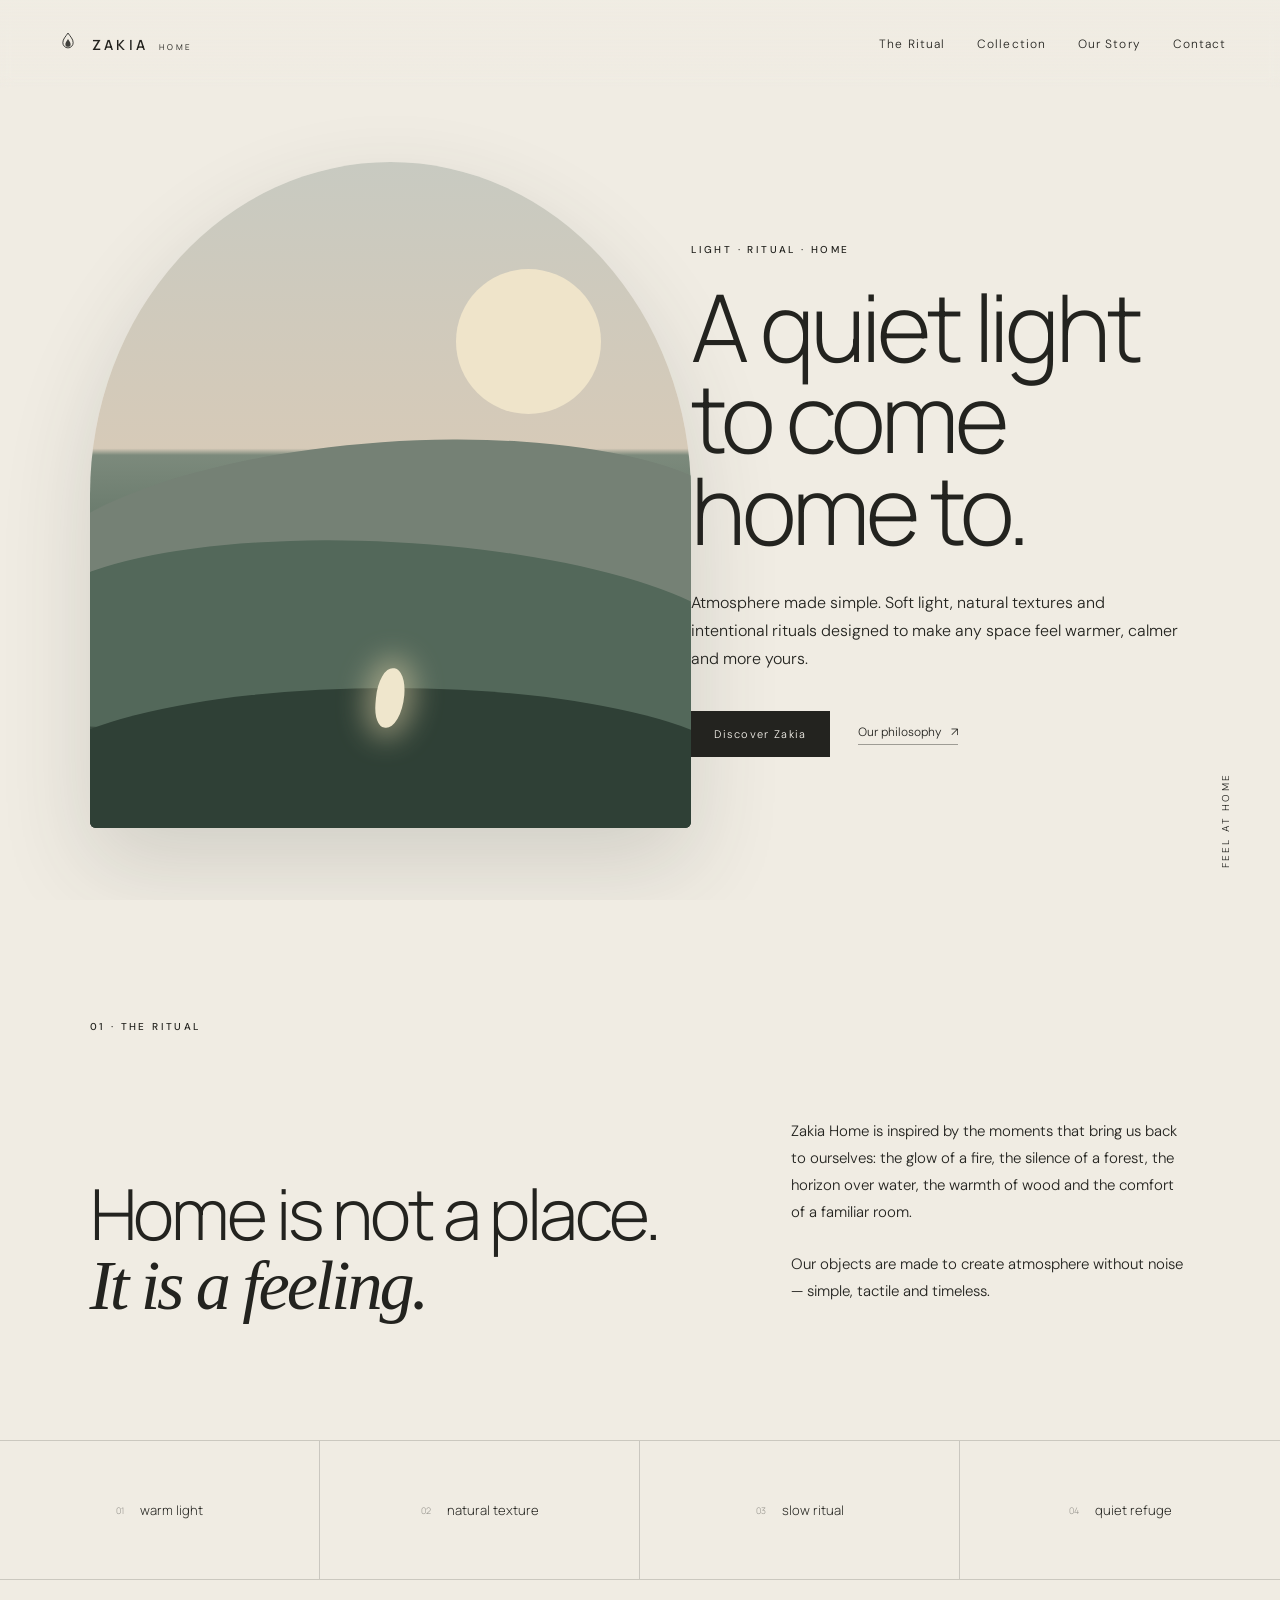
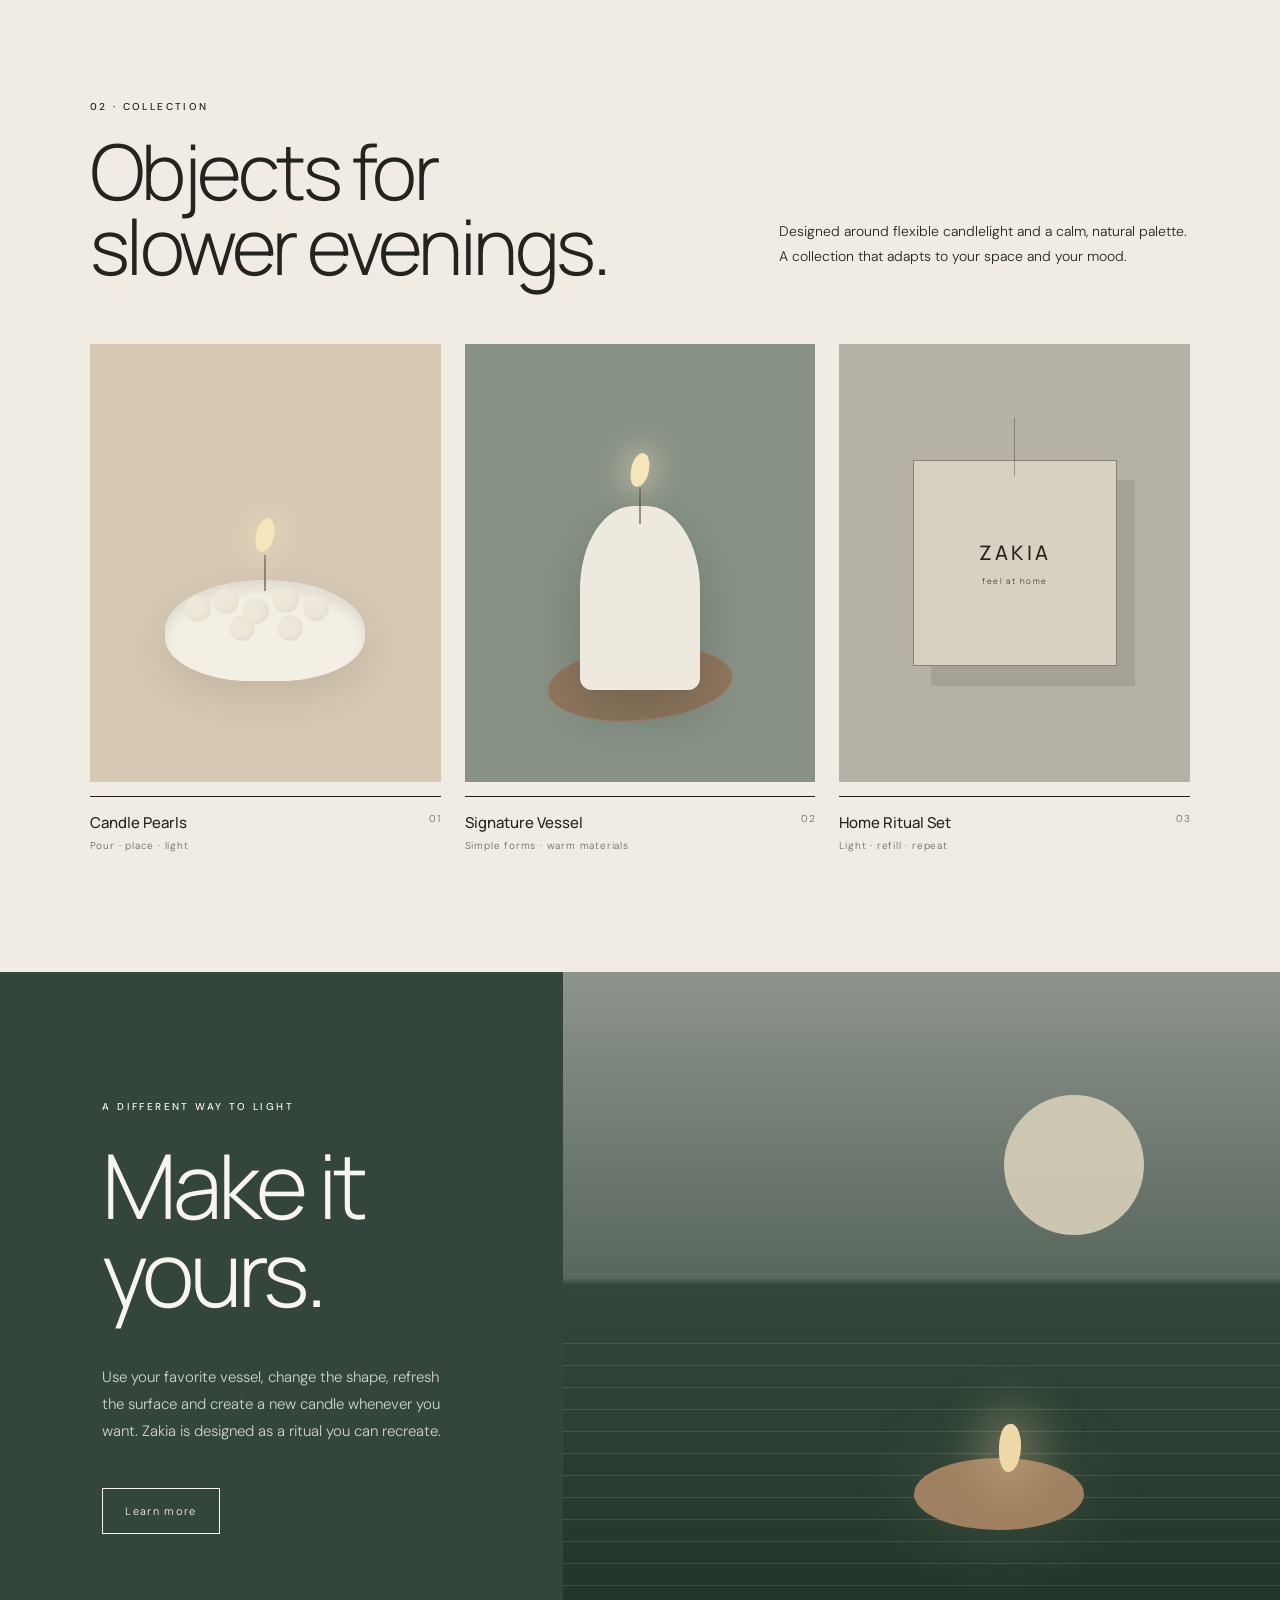
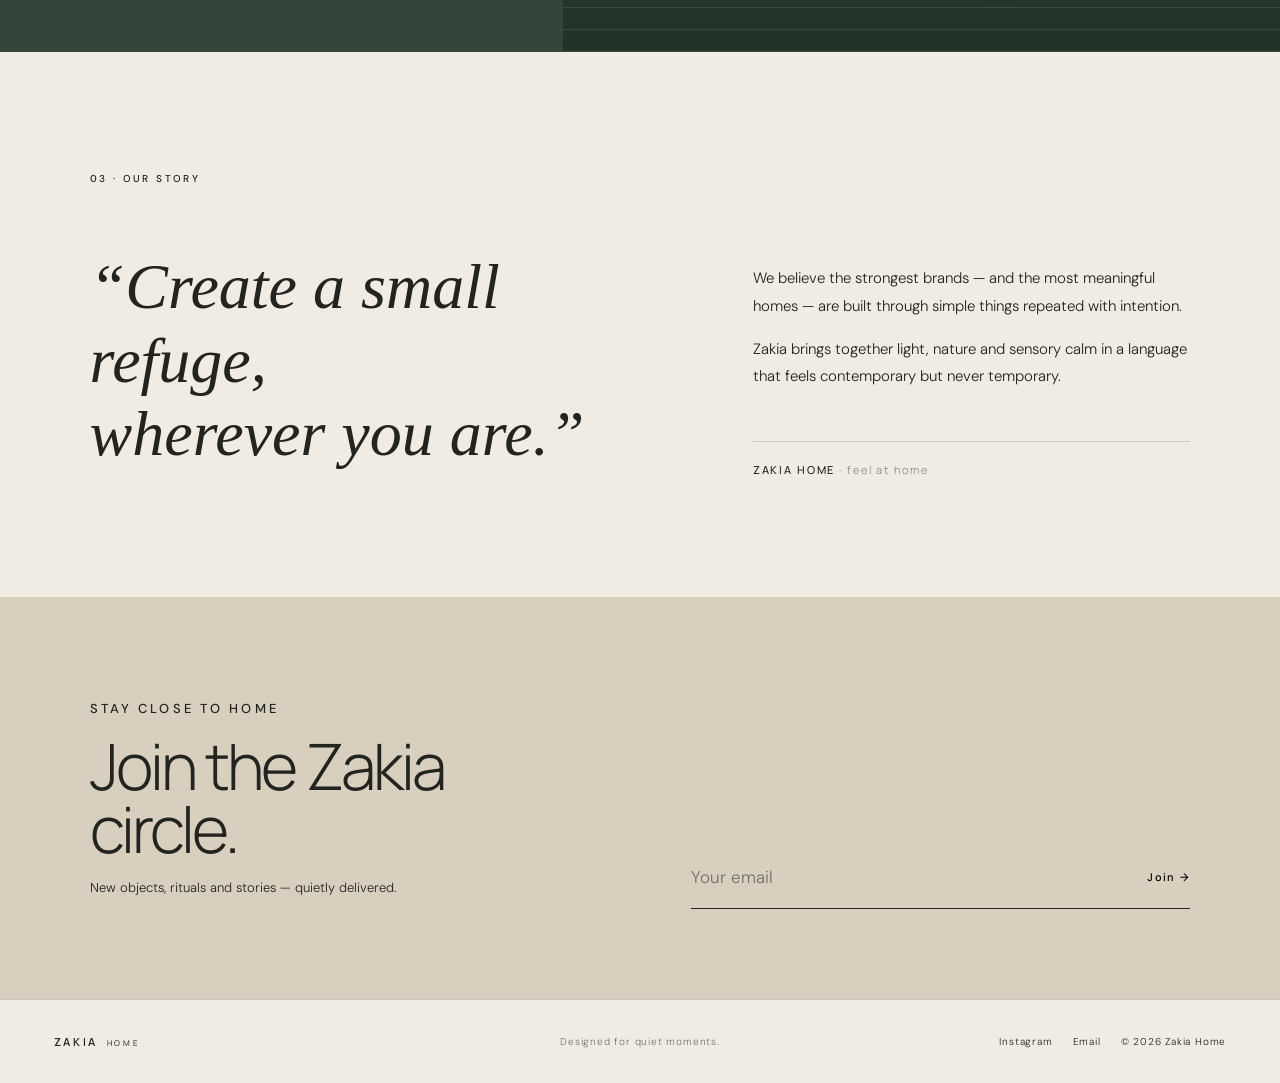
==== index.html @ 2dd308b4 "Add files via upload" ====
<!doctype html>
<html lang="en">
<head>
  <meta charset="utf-8" />
  <meta name="viewport" content="width=device-width, initial-scale=1" />
  <meta name="description" content="Zakia Home — ambient candlelight and home rituals inspired by nature. Feel at home." />
  <title>Zakia Home — Feel at Home</title>
  <link rel="preconnect" href="https://fonts.googleapis.com">
  <link rel="preconnect" href="https://fonts.gstatic.com" crossorigin>
  <link href="https://fonts.googleapis.com/css2?family=DM+Sans:wght@300;400;500;600&family=Manrope:wght@300;400;500;600&display=swap" rel="stylesheet">
  <link rel="stylesheet" href="styles.css" />
</head>

<body>
  <header class="site-header">
    <a class="brand" href="#home" aria-label="Zakia Home">
      <span class="brand-mark" aria-hidden="true">
        <svg viewBox="0 0 44 44" role="img">
          <path d="M22 4.8c3.8 5.7 8.1 9.4 8.1 15.2A8.1 8.1 0 1 1 13.9 20C13.9 14.2 18.2 10.5 22 4.8Z" fill="none" stroke="currentColor" stroke-width="1.35"/>
          <path d="M22 14c2 3.1 4.1 5.3 4.1 8.3a4.1 4.1 0 1 1-8.2 0C17.9 19.3 20 17.1 22 14Z" fill="currentColor" opacity=".86"/>
        </svg>
      </span>
      <span class="brand-type">ZAKIA <small>HOME</small></span>
    </a>

    <nav class="desktop-nav" aria-label="Primary navigation">
      <a href="#ritual">The Ritual</a>
      <a href="#collection">Collection</a>
      <a href="#story">Our Story</a>
      <a href="#contact">Contact</a>
    </nav>

    <button class="menu-button" aria-label="Open menu" aria-expanded="false">
      <span></span><span></span>
    </button>
  </header>

  <main>
    <section class="hero" id="home">
      <div class="hero-visual" aria-hidden="true">
        <div class="sun"></div>
        <div class="horizon h1"></div>
        <div class="horizon h2"></div>
        <div class="horizon h3"></div>
        <div class="flame"></div>
      </div>

      <div class="hero-copy reveal">
        <p class="eyebrow">LIGHT · RITUAL · HOME</p>
        <h1>A quiet light<br>to come home to.</h1>
        <p class="hero-text">Atmosphere made simple. Soft light, natural textures and intentional rituals designed to make any space feel warmer, calmer and more yours.</p>
        <div class="hero-actions">
          <a class="button primary" href="#collection">Discover Zakia</a>
          <a class="text-link" href="#story">Our philosophy <span>↗</span></a>
        </div>
      </div>

      <p class="hero-tagline">feel at home</p>
    </section>

    <section class="manifesto section-pad" id="ritual">
      <div class="section-kicker">01 · THE RITUAL</div>
      <div class="manifesto-grid">
        <h2 class="reveal">Home is not a place.<br><em>It is a feeling.</em></h2>
        <div class="manifesto-copy reveal">
          <p>Zakia Home is inspired by the moments that bring us back to ourselves: the glow of a fire, the silence of a forest, the horizon over water, the warmth of wood and the comfort of a familiar room.</p>
          <p>Our objects are made to create atmosphere without noise — simple, tactile and timeless.</p>
        </div>
      </div>
    </section>

    <section class="sensory-band" aria-label="Zakia Home sensory inspirations">
      <div><span>01</span> warm light</div>
      <div><span>02</span> natural texture</div>
      <div><span>03</span> slow ritual</div>
      <div><span>04</span> quiet refuge</div>
    </section>

    <section class="collection section-pad" id="collection">
      <div class="section-heading">
        <div>
          <div class="section-kicker">02 · COLLECTION</div>
          <h2>Objects for<br>slower evenings.</h2>
        </div>
        <p>Designed around flexible candlelight and a calm, natural palette. A collection that adapts to your space and your mood.</p>
      </div>

      <div class="product-grid">
        <article class="product-card reveal">
          <div class="product-art pearl-art">
            <div class="bowl">
              <span class="wick"></span>
              <span class="mini-flame"></span>
              <i></i><i></i><i></i><i></i><i></i><i></i><i></i>
            </div>
          </div>
          <div class="product-meta">
            <div>
              <h3>Candle Pearls</h3>
              <p>Pour · place · light</p>
            </div>
            <span>01</span>
          </div>
        </article>

        <article class="product-card reveal">
          <div class="product-art vessel-art">
            <div class="wood-disc"></div>
            <div class="vessel">
              <span class="wick"></span>
              <span class="mini-flame"></span>
            </div>
          </div>
          <div class="product-meta">
            <div>
              <h3>Signature Vessel</h3>
              <p>Simple forms · warm materials</p>
            </div>
            <span>02</span>
          </div>
        </article>

        <article class="product-card reveal">
          <div class="product-art ritual-art">
            <div class="ritual-box">
              <span class="line"></span>
              <strong>ZAKIA</strong>
              <small>feel at home</small>
            </div>
          </div>
          <div class="product-meta">
            <div>
              <h3>Home Ritual Set</h3>
              <p>Light · refill · repeat</p>
            </div>
            <span>03</span>
          </div>
        </article>
      </div>
    </section>

    <section class="feature">
      <div class="feature-copy reveal">
        <p class="eyebrow">A DIFFERENT WAY TO LIGHT</p>
        <h2>Make it yours.</h2>
        <p>Use your favorite vessel, change the shape, refresh the surface and create a new candle whenever you want. Zakia is designed as a ritual you can recreate.</p>
        <a class="button light" href="#contact">Learn more</a>
      </div>
      <div class="feature-visual" aria-hidden="true">
        <div class="moon"></div>
        <div class="lake-lines"></div>
        <div class="glow-bowl"><span></span></div>
      </div>
    </section>

    <section class="story section-pad" id="story">
      <div class="section-kicker">03 · OUR STORY</div>
      <div class="story-layout">
        <div class="story-quote reveal">“Create a small refuge,<br>wherever you are.”</div>
        <div class="story-body reveal">
          <p>We believe the strongest brands — and the most meaningful homes — are built through simple things repeated with intention.</p>
          <p>Zakia brings together light, nature and sensory calm in a language that feels contemporary but never temporary.</p>
          <div class="signature">ZAKIA HOME <span>· feel at home</span></div>
        </div>
      </div>
    </section>

    <section class="newsletter" id="contact">
      <div>
        <p class="eyebrow">STAY CLOSE TO HOME</p>
        <h2>Join the Zakia circle.</h2>
        <p>New objects, rituals and stories — quietly delivered.</p>
      </div>
      <form class="signup-form" onsubmit="event.preventDefault(); this.classList.add('submitted');">
        <label class="sr-only" for="email">Email</label>
        <input id="email" type="email" placeholder="Your email" required>
        <button type="submit">Join <span>→</span></button>
        <small class="success">Thank you. Welcome home.</small>
      </form>
    </section>
  </main>

  <footer>
    <a class="brand footer-brand" href="#home">
      <span class="brand-type">ZAKIA <small>HOME</small></span>
    </a>
    <div class="footer-center">Designed for quiet moments.</div>
    <div class="footer-right">
      <a href="#">Instagram</a>
      <a href="mailto:hello@zakiahome.com">Email</a>
      <span>© <span id="year"></span> Zakia Home</span>
    </div>
  </footer>

  <div class="mobile-menu" aria-hidden="true">
    <a href="#ritual">The Ritual</a>
    <a href="#collection">Collection</a>
    <a href="#story">Our Story</a>
    <a href="#contact">Contact</a>
  </div>

  <script src="script.js"></script>
</body>
</html>
---- styles.css ----
:root{
  --ink:#23231f;
  --paper:#f0ece3;
  --sand:#d9cfbd;
  --wood:#8f7459;
  --forest:#34453c;
  --mist:#cbd0c9;
  --cream:#f8f5ee;
  --line:rgba(35,35,31,.18);
}
*{box-sizing:border-box}
html{scroll-behavior:smooth}
body{
  margin:0;
  background:var(--paper);
  color:var(--ink);
  font-family:"DM Sans",sans-serif;
  font-weight:300;
  overflow-x:hidden;
}
a{color:inherit;text-decoration:none}
.site-header{
  position:fixed; inset:0 0 auto 0;
  z-index:50;
  height:88px;
  display:flex; align-items:center; justify-content:space-between;
  padding:0 4.2vw;
  background:linear-gradient(to bottom,rgba(240,236,227,.92),rgba(240,236,227,0));
  backdrop-filter:blur(6px);
}
.brand{display:flex;align-items:center;gap:10px}
.brand-mark{width:28px;height:28px;display:block}
.brand-mark svg{width:100%;height:100%}
.brand-type{font-family:"Manrope",sans-serif;font-weight:600;letter-spacing:.24em;font-size:14px}
.brand-type small{font-size:8px;font-weight:400;letter-spacing:.35em;margin-left:4px}
.desktop-nav{display:flex;gap:32px;font-size:12px;letter-spacing:.09em}
.desktop-nav a{position:relative}
.desktop-nav a:after{
  content:"";position:absolute;left:0;bottom:-5px;width:0;height:1px;background:currentColor;
  transition:.3s ease;
}
.desktop-nav a:hover:after{width:100%}
.menu-button{display:none;background:none;border:0;padding:10px;cursor:pointer}
.menu-button span{display:block;width:24px;height:1px;background:var(--ink);margin:6px 0}

.hero{
  min-height:100vh;
  padding:150px 7vw 60px;
  display:grid;
  grid-template-columns:1.02fr .98fr;
  align-items:center;
  position:relative;
  overflow:hidden;
}
.hero-copy{max-width:640px;z-index:2}
.eyebrow,.section-kicker{
  font-size:10px;
  letter-spacing:.24em;
  font-weight:500;
  text-transform:uppercase;
}
.hero h1,.manifesto h2,.section-heading h2,.feature h2,.newsletter h2{
  font-family:"Manrope",sans-serif;
  font-weight:300;
  line-height:.98;
  letter-spacing:-.045em;
}
.hero h1{font-size:clamp(58px,7.3vw,112px);margin:25px 0 34px}
.hero-text{font-size:16px;line-height:1.75;max-width:540px}
.hero-actions{display:flex;align-items:center;gap:28px;margin-top:38px}
.button{
  display:inline-flex;align-items:center;justify-content:center;
  padding:15px 22px;
  font-size:11px;
  letter-spacing:.12em;
  border:1px solid var(--ink);
  transition:.25s ease;
}
.button.primary{background:var(--ink);color:var(--cream)}
.button.primary:hover{background:transparent;color:var(--ink)}
.text-link{font-size:12px;border-bottom:1px solid rgba(35,35,31,.4);padding-bottom:4px}
.text-link span{margin-left:6px}
.hero-visual{
  height:min(74vh,740px);
  width:min(47vw,690px);
  justify-self:end;
  position:relative;
  border-radius:52% 52% 6px 6px;
  overflow:hidden;
  background:linear-gradient(180deg,#c8cac1 0%,#d6cab8 43%,#7c8a7c 44%,#506557 67%,#29372f 100%);
  box-shadow:0 35px 90px rgba(51,56,49,.16);
}
.sun{
  width:145px;height:145px;border-radius:50%;
  background:#efe4ca;
  position:absolute;right:15%;top:16%;
  filter:blur(.2px);
}
.horizon{position:absolute;left:-10%;right:-10%;border-radius:50% 50% 0 0}
.h1{height:35%;bottom:23%;background:#758175;transform:rotate(-4deg)}
.h2{height:30%;bottom:13%;background:#53685a;transform:rotate(3deg)}
.h3{height:28%;bottom:-7%;background:#2f4036}
.flame{
  position:absolute;left:50%;bottom:15%;transform:translateX(-50%) rotate(5deg);
  width:28px;height:60px;
  background:#efe6cc;
  border-radius:55% 45% 60% 40%;
  box-shadow:0 0 28px 11px rgba(240,222,177,.45);
}
.hero-tagline{
  position:absolute;right:3vw;bottom:32px;
  writing-mode:vertical-rl;transform:rotate(180deg);
  letter-spacing:.22em;font-size:10px;text-transform:uppercase;
}

.section-pad{padding:120px 7vw}
.manifesto-grid{
  display:grid;grid-template-columns:1.2fr .8fr;gap:8vw;align-items:end;
  padding-top:70px;
}
.manifesto h2{font-size:clamp(44px,5.5vw,82px);margin:0}
.manifesto h2 em{font-family:Georgia,serif;font-weight:400}
.manifesto-copy{max-width:480px;font-size:15px;line-height:1.8}
.manifesto-copy p+p{margin-top:25px}

.sensory-band{
  min-height:140px;
  border-top:1px solid var(--line);border-bottom:1px solid var(--line);
  display:grid;grid-template-columns:repeat(4,1fr);
}
.sensory-band div{
  display:flex;align-items:center;justify-content:center;gap:16px;
  font-family:"Manrope",sans-serif;font-size:13px;
  border-right:1px solid var(--line);
}
.sensory-band div:last-child{border-right:0}
.sensory-band span{font-size:9px;opacity:.45}

.section-heading{
  display:grid;grid-template-columns:1fr .7fr;gap:8vw;align-items:end;
  margin-bottom:60px;
}
.section-heading h2{font-size:clamp(48px,6vw,84px);margin:20px 0 0}
.section-heading>p{max-width:480px;line-height:1.8;font-size:14px}

.product-grid{display:grid;grid-template-columns:repeat(3,1fr);gap:24px}
.product-card{min-width:0}
.product-art{
  aspect-ratio:4/5;
  position:relative;overflow:hidden;
  display:flex;align-items:center;justify-content:center;
}
.pearl-art{background:#d6c9b4}
.vessel-art{background:#879186}
.ritual-art{background:#b6b1a6}
.product-meta{
  display:flex;align-items:flex-start;justify-content:space-between;
  border-top:1px solid var(--ink);
  padding-top:15px;margin-top:14px;
}
.product-meta h3{font:500 15px "Manrope",sans-serif;margin:0 0 6px}
.product-meta p,.product-meta>span{font-size:10px;letter-spacing:.08em;opacity:.65;margin:0}
.bowl{
  width:57%;height:23%;background:#f4efe4;
  border-radius:50% 50% 43% 43%;
  position:absolute;bottom:23%;
  box-shadow:inset 0 10px 12px rgba(0,0,0,.08),0 16px 34px rgba(66,55,42,.12);
}
.bowl i{
  position:absolute;width:13%;aspect-ratio:1;border-radius:50%;
  background:#eee8da;top:15%;
  box-shadow:inset -3px -3px 6px rgba(0,0,0,.04);
}
.bowl i:nth-of-type(1){left:10%}.bowl i:nth-of-type(2){left:24%;top:8%}.bowl i:nth-of-type(3){left:39%;top:17%}
.bowl i:nth-of-type(4){left:54%;top:7%}.bowl i:nth-of-type(5){left:69%;top:14%}.bowl i:nth-of-type(6){left:32%;top:34%}.bowl i:nth-of-type(7){left:56%;top:34%}
.wick{position:absolute;left:50%;transform:translateX(-50%);width:1px;height:36px;background:#38322a;top:-25px}
.mini-flame{
  position:absolute;left:50%;transform:translateX(-50%) rotate(7deg);top:-62px;
  width:18px;height:34px;border-radius:60% 45% 62% 42%;
  background:#f6e5bb;box-shadow:0 0 30px 8px rgba(246,229,187,.45);
}
.vessel{
  width:34%;height:42%;background:#eee9df;border-radius:45% 45% 12px 12px;
  position:absolute;bottom:21%;box-shadow:0 22px 45px rgba(28,44,34,.22);
}
.wood-disc{
  width:53%;height:17%;border-radius:50%;background:#8f765d;
  position:absolute;bottom:14%;transform:rotate(-5deg);
  box-shadow:inset 0 0 0 1px rgba(255,255,255,.12);
}
.vessel .wick{top:-18px}.vessel .mini-flame{top:-53px}
.ritual-box{
  width:58%;height:47%;background:#d8d0c1;border:1px solid rgba(35,35,31,.45);
  display:flex;flex-direction:column;justify-content:center;align-items:center;
  font-family:"Manrope",sans-serif;letter-spacing:.2em;
  box-shadow:18px 20px 0 rgba(74,69,61,.14);
}
.ritual-box strong{font-weight:500;font-size:20px}
.ritual-box small{font-size:8px;margin-top:9px;letter-spacing:.18em}
.ritual-box .line{width:1px;height:58px;background:rgba(35,35,31,.35);position:absolute;top:17%}

.feature{
  min-height:680px;
  display:grid;grid-template-columns:.88fr 1.12fr;
  background:var(--forest);color:var(--cream);
}
.feature-copy{padding:100px 8vw;display:flex;flex-direction:column;justify-content:center;align-items:flex-start}
.feature h2{font-size:clamp(55px,7vw,98px);margin:18px 0 32px}
.feature-copy>p:not(.eyebrow){font-size:15px;line-height:1.8;max-width:480px;opacity:.8}
.button.light{border-color:var(--cream);margin-top:28px}
.button.light:hover{background:var(--cream);color:var(--forest)}
.feature-visual{
  position:relative;overflow:hidden;
  background:linear-gradient(180deg,#8d948d 0,#59675d 45%,#33473a 46%,#1f3328 100%);
}
.moon{position:absolute;width:140px;height:140px;border-radius:50%;background:#d8d0b8;top:18%;right:19%;opacity:.9}
.lake-lines{position:absolute;left:0;right:0;bottom:0;height:48%;background:repeating-linear-gradient(0deg,rgba(233,233,216,.13) 0 1px,transparent 1px 22px)}
.glow-bowl{position:absolute;left:49%;bottom:18%;width:170px;height:72px;background:#9f8060;border-radius:50%;box-shadow:0 0 80px rgba(238,218,177,.15)}
.glow-bowl span{position:absolute;left:50%;bottom:58px;width:22px;height:48px;background:#f0d9a8;border-radius:50% 45% 58% 43%;box-shadow:0 0 48px 16px rgba(240,217,168,.34)}

.story-layout{display:grid;grid-template-columns:1.1fr .9fr;gap:10vw;padding-top:65px}
.story-quote{
  font-family:Georgia,serif;font-size:clamp(38px,5vw,70px);
  line-height:1.15;font-style:italic;
}
.story-body{font-size:15px;line-height:1.85;max-width:520px}
.signature{margin-top:50px;padding-top:20px;border-top:1px solid var(--line);font:500 11px "Manrope",sans-serif;letter-spacing:.17em}
.signature span{font-weight:300;opacity:.55}

.newsletter{
  padding:90px 7vw;
  background:#d8cfbf;
  display:grid;grid-template-columns:1fr 1fr;gap:8vw;align-items:end;
}
.newsletter h2{font-size:clamp(44px,5vw,72px);margin:18px 0}
.newsletter p{font-size:13px}
.signup-form{position:relative;display:flex;border-bottom:1px solid var(--ink);padding-bottom:8px}
.signup-form input{
  flex:1;background:transparent;border:0;outline:0;font:300 17px "DM Sans",sans-serif;color:var(--ink);padding:12px 0;
}
.signup-form input::placeholder{color:rgba(35,35,31,.55)}
.signup-form button{
  border:0;background:transparent;font:500 11px "DM Sans",sans-serif;letter-spacing:.12em;
  cursor:pointer;padding:12px 0 12px 20px;
}
.signup-form .success{display:none;position:absolute;top:54px;left:0}
.signup-form.submitted .success{display:block}
.signup-form.submitted input,.signup-form.submitted button{opacity:.3}

footer{
  padding:34px 4.2vw;
  display:grid;grid-template-columns:1fr 1fr 1fr;align-items:center;
  font-size:10px;letter-spacing:.08em;border-top:1px solid var(--line);
}
.footer-center{text-align:center;opacity:.6}
.footer-right{display:flex;justify-content:flex-end;gap:20px;align-items:center}
.footer-brand .brand-type{font-size:11px}

.mobile-menu{
  display:none;position:fixed;z-index:40;inset:0;
  background:var(--paper);padding:140px 7vw 50px;
  flex-direction:column;gap:24px;
}
.mobile-menu a{font:300 45px/1 "Manrope",sans-serif}

.reveal{opacity:0;transform:translateY(22px);transition:opacity .8s ease,transform .8s ease}
.reveal.visible{opacity:1;transform:translateY(0)}
.sr-only{position:absolute;width:1px;height:1px;padding:0;margin:-1px;overflow:hidden;clip:rect(0,0,0,0);white-space:nowrap;border:0}

@media(max-width:900px){
  .desktop-nav{display:none}.menu-button{display:block}
  .hero{grid-template-columns:1fr;padding:130px 6vw 55px;align-content:start}
  .hero-copy{max-width:700px}
  .hero h1{font-size:clamp(58px,13vw,96px)}
  .hero-visual{width:74vw;height:60vh;margin-top:70px;justify-self:end}
  .hero-tagline{display:none}
  .manifesto-grid,.section-heading,.story-layout,.newsletter{grid-template-columns:1fr}
  .manifesto-copy,.section-heading>p{margin-top:40px}
  .sensory-band{grid-template-columns:1fr 1fr}
  .sensory-band div{min-height:100px;border-bottom:1px solid var(--line)}
  .product-grid{grid-template-columns:1fr 1fr}
  .product-card:last-child{grid-column:1/-1;width:50%;justify-self:center}
  .feature{grid-template-columns:1fr}
  .feature-visual{min-height:560px}
  footer{grid-template-columns:1fr;gap:18px;text-align:center}
  .footer-right{justify-content:center;flex-wrap:wrap}
}
@media(max-width:600px){
  .site-header{height:72px;padding:0 5vw}
  .brand-mark{width:24px;height:24px}
  .hero{padding:110px 6vw 45px}
  .hero h1{font-size:15vw}
  .hero-text{font-size:14px}
  .hero-actions{align-items:flex-start;flex-direction:column;gap:18px}
  .hero-visual{width:88vw;height:52vh;margin-top:48px}
  .section-pad{padding:90px 6vw}
  .manifesto-grid{padding-top:46px}
  .sensory-band{grid-template-columns:1fr}
  .sensory-band div{border-right:0}
  .product-grid{grid-template-columns:1fr}
  .product-card:last-child{grid-column:auto;width:100%}
  .feature-copy{padding:85px 7vw}
  .feature-visual{min-height:470px}
  .story-layout{gap:50px}
  .newsletter{padding:75px 6vw;gap:50px}
  .mobile-menu.open{display:flex}
}
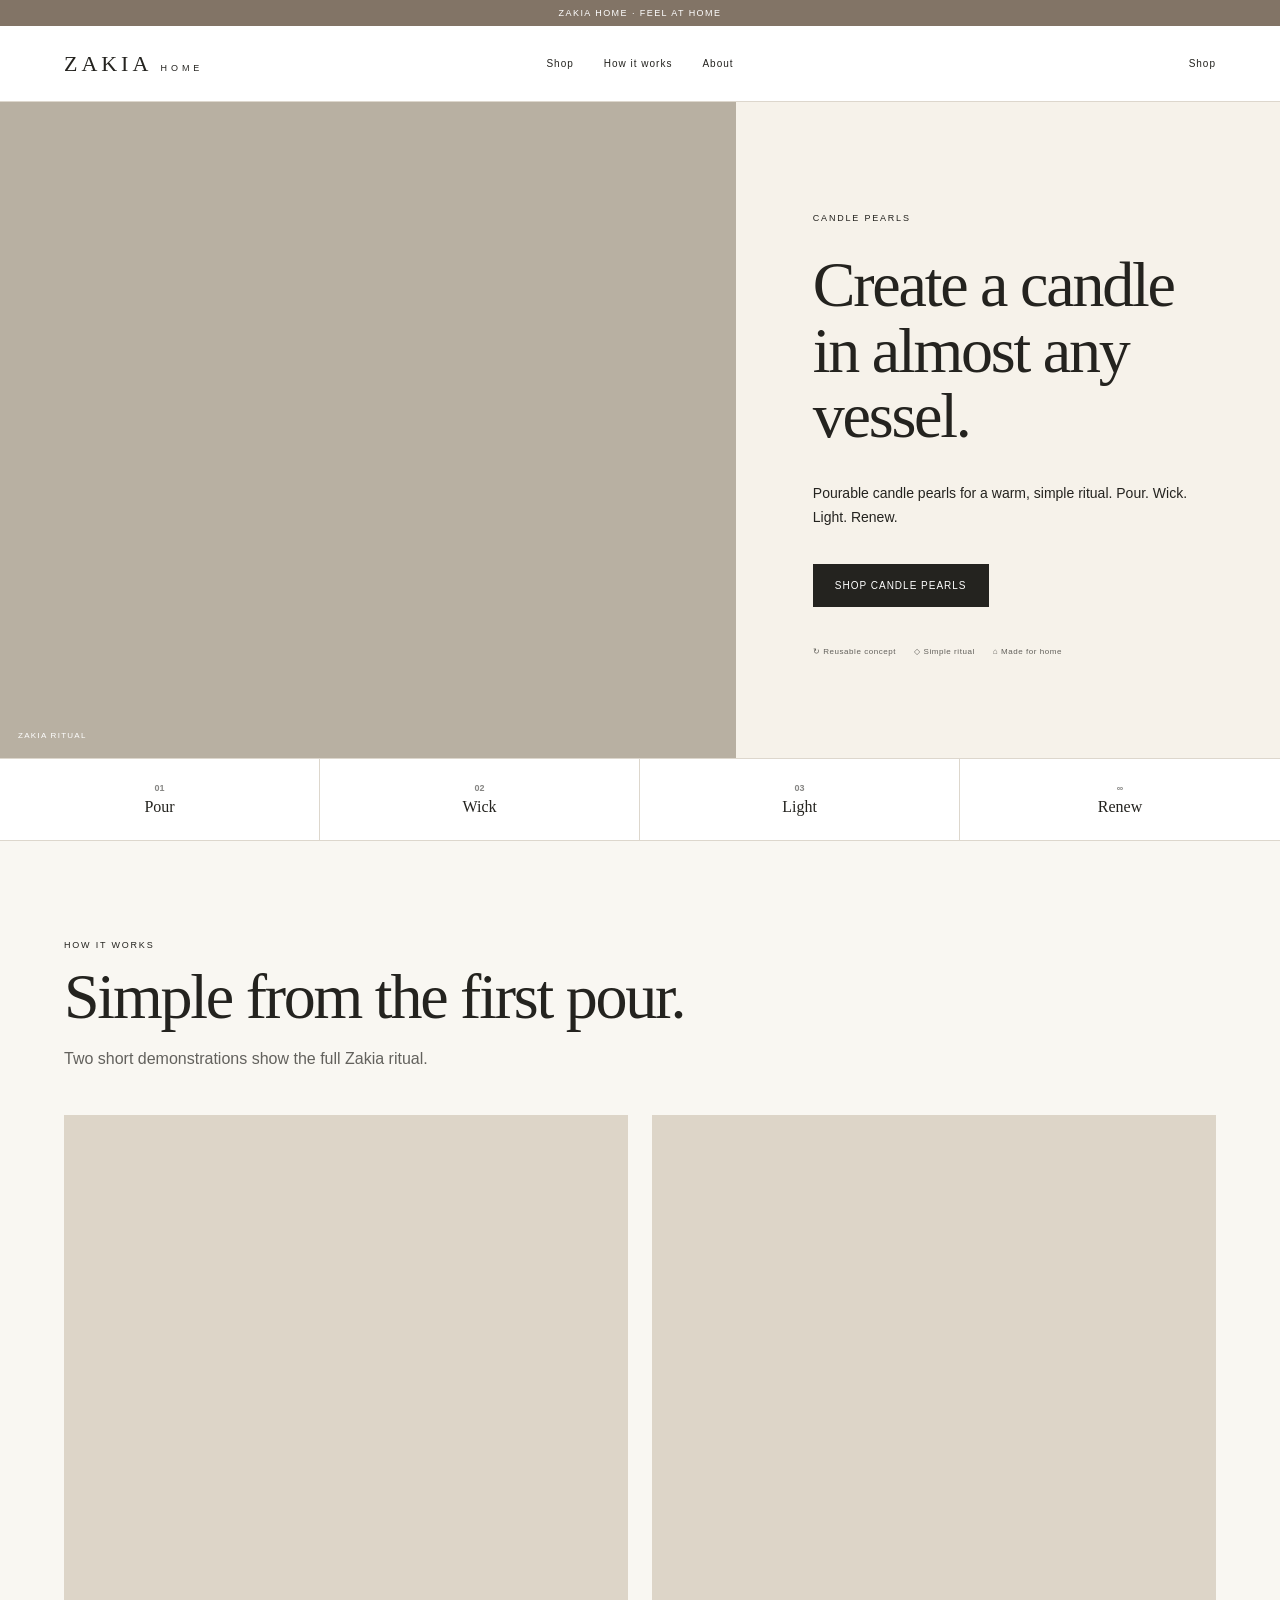
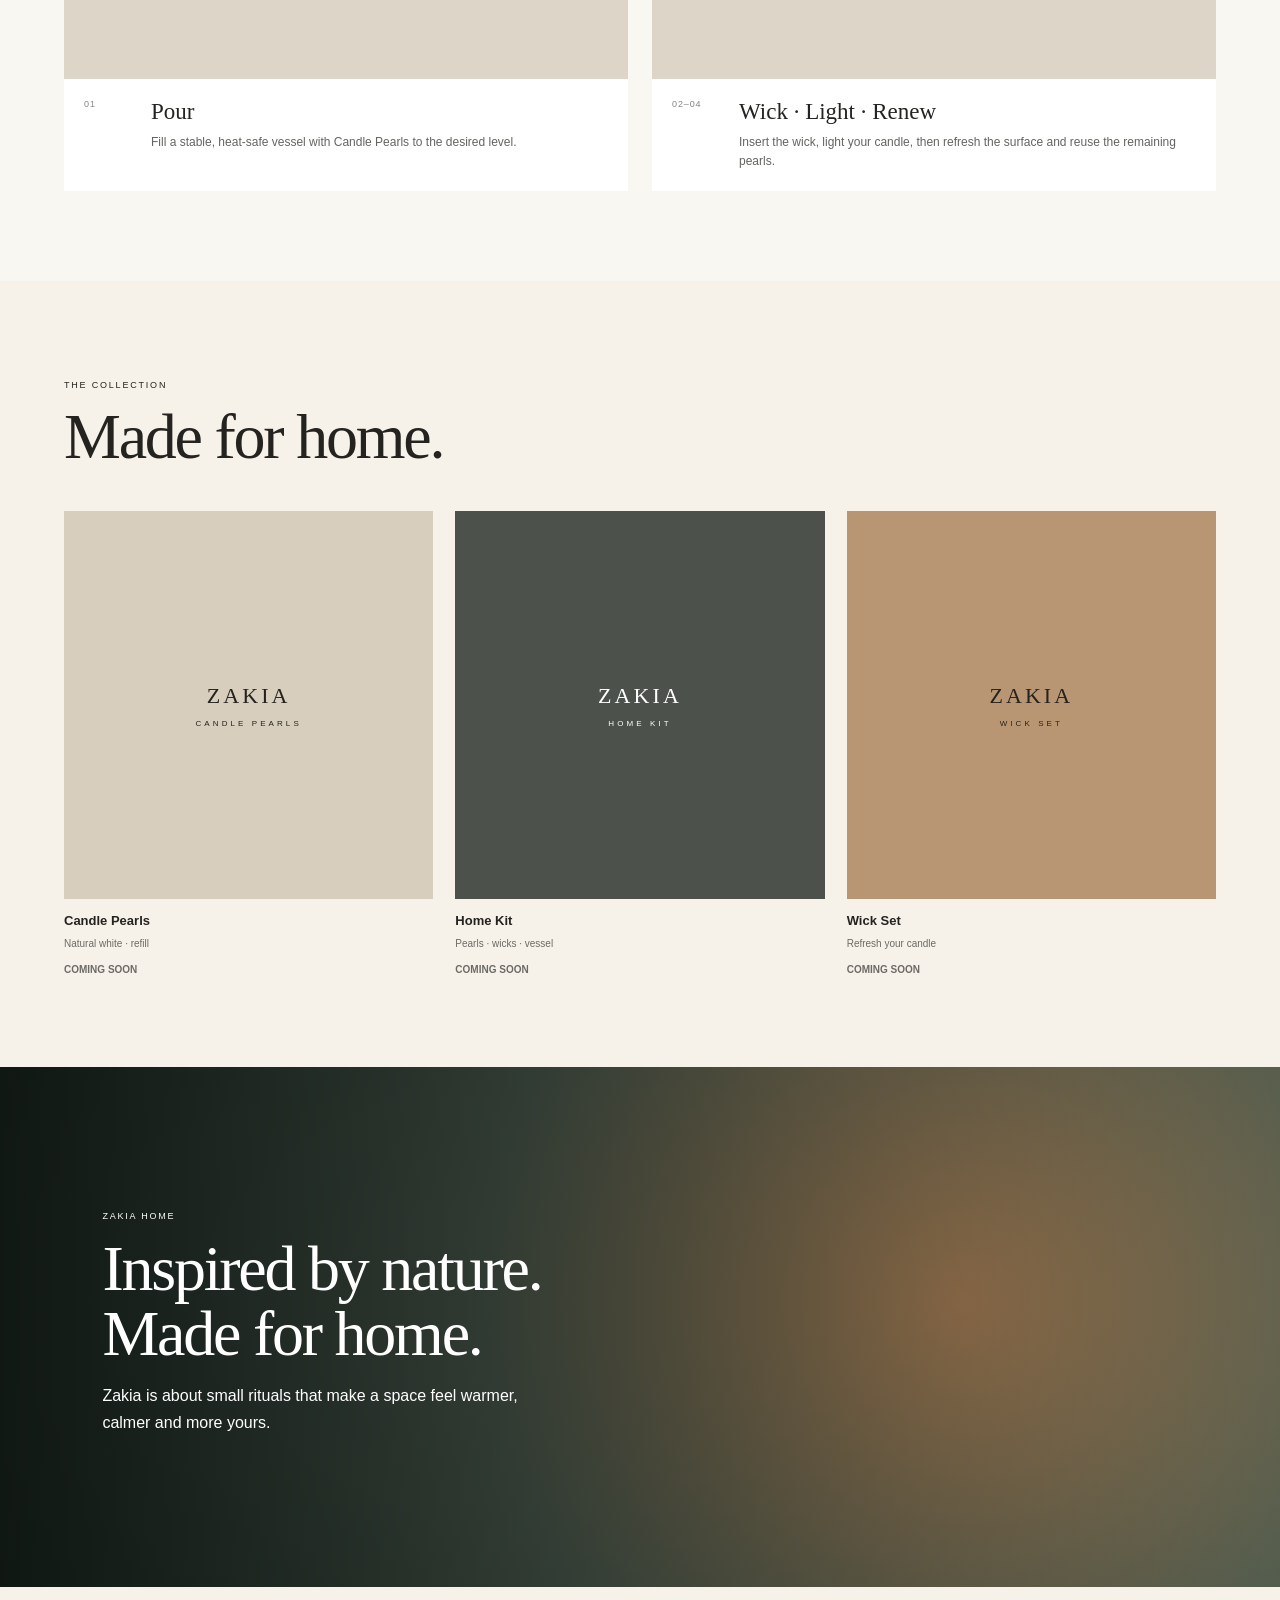
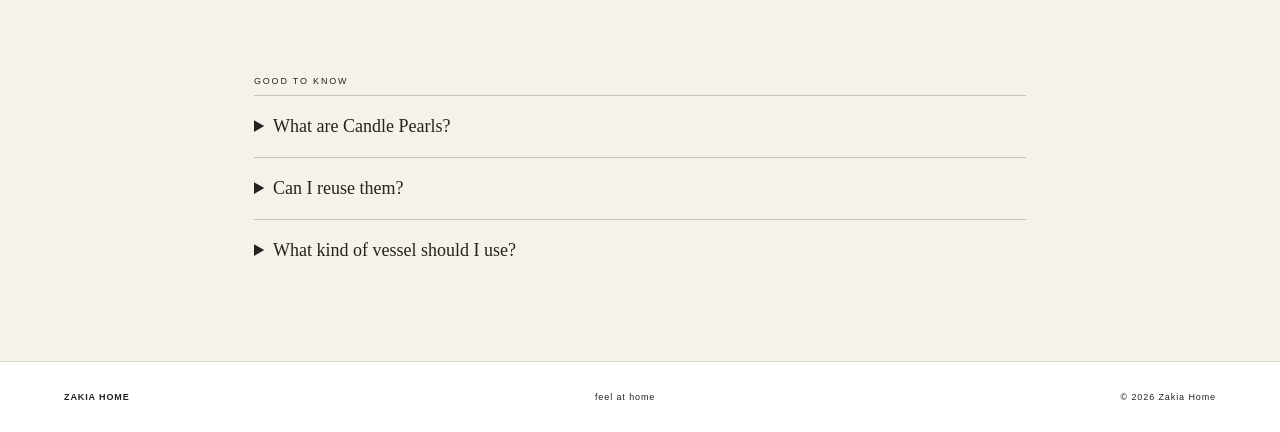
==== commit e86a2c67: "Add files via upload" ====
--- a/index.html
+++ b/index.html
@@ -1,203 +1,159 @@
 <!doctype html>
 <html lang="en">
 <head>
-  <meta charset="utf-8" />
-  <meta name="viewport" content="width=device-width, initial-scale=1" />
-  <meta name="description" content="Zakia Home — ambient candlelight and home rituals inspired by nature. Feel at home." />
-  <title>Zakia Home — Feel at Home</title>
-  <link rel="preconnect" href="https://fonts.googleapis.com">
-  <link rel="preconnect" href="https://fonts.gstatic.com" crossorigin>
-  <link href="https://fonts.googleapis.com/css2?family=DM+Sans:wght@300;400;500;600&family=Manrope:wght@300;400;500;600&display=swap" rel="stylesheet">
-  <link rel="stylesheet" href="styles.css" />
+  <meta charset="utf-8">
+  <meta name="viewport" content="width=device-width,initial-scale=1,viewport-fit=cover">
+  <meta name="theme-color" content="#f6f2ea">
+  <meta name="description" content="Zakia Home — Candle Pearls. Pour, wick, light and renew. Feel at home.">
+  <title>Zakia Home — Candle Pearls</title>
+  <link rel="stylesheet" href="styles.css">
 </head>
+<body>
+  <div class="topbar">ZAKIA HOME · FEEL AT HOME</div>
 
-<body>
   <header class="site-header">
-    <a class="brand" href="#home" aria-label="Zakia Home">
-      <span class="brand-mark" aria-hidden="true">
-        <svg viewBox="0 0 44 44" role="img">
-          <path d="M22 4.8c3.8 5.7 8.1 9.4 8.1 15.2A8.1 8.1 0 1 1 13.9 20C13.9 14.2 18.2 10.5 22 4.8Z" fill="none" stroke="currentColor" stroke-width="1.35"/>
-          <path d="M22 14c2 3.1 4.1 5.3 4.1 8.3a4.1 4.1 0 1 1-8.2 0C17.9 19.3 20 17.1 22 14Z" fill="currentColor" opacity=".86"/>
-        </svg>
-      </span>
-      <span class="brand-type">ZAKIA <small>HOME</small></span>
-    </a>
-
-    <nav class="desktop-nav" aria-label="Primary navigation">
-      <a href="#ritual">The Ritual</a>
-      <a href="#collection">Collection</a>
-      <a href="#story">Our Story</a>
-      <a href="#contact">Contact</a>
+    <button class="menu-toggle" aria-label="Open menu" aria-expanded="false">☰</button>
+    <a class="logo" href="#top">ZAKIA <span>HOME</span></a>
+    <nav class="nav">
+      <a href="#shop">Shop</a>
+      <a href="#how">How it works</a>
+      <a href="#story">About</a>
     </nav>
-
-    <button class="menu-button" aria-label="Open menu" aria-expanded="false">
-      <span></span><span></span>
-    </button>
+    <a class="shop-link" href="#shop">Shop</a>
   </header>
 
-  <main>
-    <section class="hero" id="home">
-      <div class="hero-visual" aria-hidden="true">
-        <div class="sun"></div>
-        <div class="horizon h1"></div>
-        <div class="horizon h2"></div>
-        <div class="horizon h3"></div>
-        <div class="flame"></div>
+  <main id="top">
+    <section class="hero">
+      <div class="hero-media">
+        <video autoplay muted loop playsinline preload="metadata">
+          <source src="assets/zakia-ritual.mp4" type="video/mp4">
+        </video>
+        <div class="video-label">ZAKIA RITUAL</div>
       </div>
 
-      <div class="hero-copy reveal">
-        <p class="eyebrow">LIGHT · RITUAL · HOME</p>
-        <h1>A quiet light<br>to come home to.</h1>
-        <p class="hero-text">Atmosphere made simple. Soft light, natural textures and intentional rituals designed to make any space feel warmer, calmer and more yours.</p>
-        <div class="hero-actions">
-          <a class="button primary" href="#collection">Discover Zakia</a>
-          <a class="text-link" href="#story">Our philosophy <span>↗</span></a>
-        </div>
-      </div>
+      <div class="hero-copy">
+        <p class="eyebrow">CANDLE PEARLS</p>
+        <h1>Create a candle<br>in almost any vessel.</h1>
+        <p class="lead">Pourable candle pearls for a warm, simple ritual. Pour. Wick. Light. Renew.</p>
+        <a class="primary-cta" href="#shop">SHOP CANDLE PEARLS</a>
 
-      <p class="hero-tagline">feel at home</p>
-    </section>
-
-    <section class="manifesto section-pad" id="ritual">
-      <div class="section-kicker">01 · THE RITUAL</div>
-      <div class="manifesto-grid">
-        <h2 class="reveal">Home is not a place.<br><em>It is a feeling.</em></h2>
-        <div class="manifesto-copy reveal">
-          <p>Zakia Home is inspired by the moments that bring us back to ourselves: the glow of a fire, the silence of a forest, the horizon over water, the warmth of wood and the comfort of a familiar room.</p>
-          <p>Our objects are made to create atmosphere without noise — simple, tactile and timeless.</p>
+        <div class="micro-benefits">
+          <span>↻ Reusable concept</span>
+          <span>◇ Simple ritual</span>
+          <span>⌂ Made for home</span>
         </div>
       </div>
     </section>
 
-    <section class="sensory-band" aria-label="Zakia Home sensory inspirations">
-      <div><span>01</span> warm light</div>
-      <div><span>02</span> natural texture</div>
-      <div><span>03</span> slow ritual</div>
-      <div><span>04</span> quiet refuge</div>
+    <section class="intro-strip">
+      <div><b>01</b><span>Pour</span></div>
+      <div><b>02</b><span>Wick</span></div>
+      <div><b>03</b><span>Light</span></div>
+      <div><b>∞</b><span>Renew</span></div>
     </section>
 
-    <section class="collection section-pad" id="collection">
+    <section class="video-guide" id="how">
       <div class="section-heading">
-        <div>
-          <div class="section-kicker">02 · COLLECTION</div>
-          <h2>Objects for<br>slower evenings.</h2>
-        </div>
-        <p>Designed around flexible candlelight and a calm, natural palette. A collection that adapts to your space and your mood.</p>
+        <p class="eyebrow">HOW IT WORKS</p>
+        <h2>Simple from the first pour.</h2>
+        <p>Two short demonstrations show the full Zakia ritual.</p>
       </div>
 
-      <div class="product-grid">
-        <article class="product-card reveal">
-          <div class="product-art pearl-art">
-            <div class="bowl">
-              <span class="wick"></span>
-              <span class="mini-flame"></span>
-              <i></i><i></i><i></i><i></i><i></i><i></i><i></i>
+      <div class="tutorial-grid">
+        <article class="tutorial-card">
+          <div class="video-shell">
+            <video autoplay muted loop playsinline preload="metadata">
+              <source src="assets/zakia_01_pour.mp4" type="video/mp4">
+            </video>
+          </div>
+          <div class="tutorial-copy">
+            <span>01</span>
+            <div>
+              <h3>Pour</h3>
+              <p>Fill a stable, heat-safe vessel with Candle Pearls to the desired level.</p>
             </div>
-          </div>
-          <div class="product-meta">
-            <div>
-              <h3>Candle Pearls</h3>
-              <p>Pour · place · light</p>
-            </div>
-            <span>01</span>
           </div>
         </article>
 
-        <article class="product-card reveal">
-          <div class="product-art vessel-art">
-            <div class="wood-disc"></div>
-            <div class="vessel">
-              <span class="wick"></span>
-              <span class="mini-flame"></span>
+        <article class="tutorial-card">
+          <div class="video-shell">
+            <video autoplay muted loop playsinline preload="metadata">
+              <source src="assets/zakia_02_wick_light_renew.mp4" type="video/mp4">
+            </video>
+          </div>
+          <div class="tutorial-copy">
+            <span>02–04</span>
+            <div>
+              <h3>Wick · Light · Renew</h3>
+              <p>Insert the wick, light your candle, then refresh the surface and reuse the remaining pearls.</p>
             </div>
-          </div>
-          <div class="product-meta">
-            <div>
-              <h3>Signature Vessel</h3>
-              <p>Simple forms · warm materials</p>
-            </div>
-            <span>02</span>
-          </div>
-        </article>
-
-        <article class="product-card reveal">
-          <div class="product-art ritual-art">
-            <div class="ritual-box">
-              <span class="line"></span>
-              <strong>ZAKIA</strong>
-              <small>feel at home</small>
-            </div>
-          </div>
-          <div class="product-meta">
-            <div>
-              <h3>Home Ritual Set</h3>
-              <p>Light · refill · repeat</p>
-            </div>
-            <span>03</span>
           </div>
         </article>
       </div>
     </section>
 
-    <section class="feature">
-      <div class="feature-copy reveal">
-        <p class="eyebrow">A DIFFERENT WAY TO LIGHT</p>
-        <h2>Make it yours.</h2>
-        <p>Use your favorite vessel, change the shape, refresh the surface and create a new candle whenever you want. Zakia is designed as a ritual you can recreate.</p>
-        <a class="button light" href="#contact">Learn more</a>
+    <section class="shop" id="shop">
+      <div class="section-heading">
+        <p class="eyebrow">THE COLLECTION</p>
+        <h2>Made for home.</h2>
       </div>
-      <div class="feature-visual" aria-hidden="true">
-        <div class="moon"></div>
-        <div class="lake-lines"></div>
-        <div class="glow-bowl"><span></span></div>
+
+      <div class="products">
+        <article>
+          <div class="product-image pearl">ZAKIA<small>CANDLE PEARLS</small></div>
+          <h3>Candle Pearls</h3>
+          <p>Natural white · refill</p>
+          <strong>COMING SOON</strong>
+        </article>
+
+        <article>
+          <div class="product-image kit">ZAKIA<small>HOME KIT</small></div>
+          <h3>Home Kit</h3>
+          <p>Pearls · wicks · vessel</p>
+          <strong>COMING SOON</strong>
+        </article>
+
+        <article>
+          <div class="product-image wick">ZAKIA<small>WICK SET</small></div>
+          <h3>Wick Set</h3>
+          <p>Refresh your candle</p>
+          <strong>COMING SOON</strong>
+        </article>
       </div>
     </section>
 
-    <section class="story section-pad" id="story">
-      <div class="section-kicker">03 · OUR STORY</div>
-      <div class="story-layout">
-        <div class="story-quote reveal">“Create a small refuge,<br>wherever you are.”</div>
-        <div class="story-body reveal">
-          <p>We believe the strongest brands — and the most meaningful homes — are built through simple things repeated with intention.</p>
-          <p>Zakia brings together light, nature and sensory calm in a language that feels contemporary but never temporary.</p>
-          <div class="signature">ZAKIA HOME <span>· feel at home</span></div>
-        </div>
+    <section class="story" id="story">
+      <div>
+        <p class="eyebrow">ZAKIA HOME</p>
+        <h2>Inspired by nature.<br>Made for home.</h2>
+        <p>Zakia is about small rituals that make a space feel warmer, calmer and more yours.</p>
       </div>
     </section>
 
-    <section class="newsletter" id="contact">
-      <div>
-        <p class="eyebrow">STAY CLOSE TO HOME</p>
-        <h2>Join the Zakia circle.</h2>
-        <p>New objects, rituals and stories — quietly delivered.</p>
-      </div>
-      <form class="signup-form" onsubmit="event.preventDefault(); this.classList.add('submitted');">
-        <label class="sr-only" for="email">Email</label>
-        <input id="email" type="email" placeholder="Your email" required>
-        <button type="submit">Join <span>→</span></button>
-        <small class="success">Thank you. Welcome home.</small>
-      </form>
+    <section class="faq">
+      <p class="eyebrow">GOOD TO KNOW</p>
+      <details>
+        <summary>What are Candle Pearls?</summary>
+        <p>Loose wax pearls designed to be poured into a suitable candle-safe vessel and used with a wick.</p>
+      </details>
+      <details>
+        <summary>Can I reuse them?</summary>
+        <p>The ritual is designed around replacing the used wick and reusing the remaining clean pearls.</p>
+      </details>
+      <details>
+        <summary>What kind of vessel should I use?</summary>
+        <p>Use only stable, heat-resistant, non-flammable vessels suitable for candle use and follow the final safety instructions supplied with Zakia.</p>
+      </details>
     </section>
   </main>
 
   <footer>
-    <a class="brand footer-brand" href="#home">
-      <span class="brand-type">ZAKIA <small>HOME</small></span>
-    </a>
-    <div class="footer-center">Designed for quiet moments.</div>
-    <div class="footer-right">
-      <a href="#">Instagram</a>
-      <a href="mailto:hello@zakiahome.com">Email</a>
-      <span>© <span id="year"></span> Zakia Home</span>
-    </div>
+    <b>ZAKIA HOME</b>
+    <span>feel at home</span>
+    <span>© 2026 Zakia Home</span>
   </footer>
 
-  <div class="mobile-menu" aria-hidden="true">
-    <a href="#ritual">The Ritual</a>
-    <a href="#collection">Collection</a>
-    <a href="#story">Our Story</a>
-    <a href="#contact">Contact</a>
-  </div>
+  <a class="mobile-cta" href="#shop">SHOP CANDLE PEARLS</a>
 
   <script src="script.js"></script>
 </body>
--- a/styles.css
+++ b/styles.css
@@ -1,308 +1,120 @@
+*{box-sizing:border-box}
+html{scroll-behavior:smooth;-webkit-text-size-adjust:100%}
+body{margin:0;background:#f6f2ea;color:#24231f;font-family:Arial,sans-serif;font-weight:300;overflow-x:hidden}
+a{color:inherit;text-decoration:none}
+video{display:block;width:100%;height:100%;object-fit:cover}
+.topbar{background:#827466;color:#fff;text-align:center;padding:8px 16px;font-size:9px;letter-spacing:.16em}
+.site-header{height:76px;padding:0 5vw;background:#fff;display:grid;grid-template-columns:1fr auto 1fr;align-items:center;border-bottom:1px solid #ddd7cd;position:sticky;top:0;z-index:30}
+.logo{font-family:Georgia,serif;font-size:22px;letter-spacing:.18em;font-weight:500}
+.logo span{font-family:Arial,sans-serif;font-size:9px;font-weight:300}
+.nav{display:flex;gap:30px;font-size:10px;letter-spacing:.1em}
+.shop-link{justify-self:end;font-size:10px;letter-spacing:.1em}
+.menu-toggle{display:none;background:none;border:0;font-size:22px}
 
-:root{
-  --ink:#23231f;
-  --paper:#f0ece3;
-  --sand:#d9cfbd;
-  --wood:#8f7459;
-  --forest:#34453c;
-  --mist:#cbd0c9;
-  --cream:#f8f5ee;
-  --line:rgba(35,35,31,.18);
-}
-*{box-sizing:border-box}
-html{scroll-behavior:smooth}
-body{
-  margin:0;
-  background:var(--paper);
-  color:var(--ink);
-  font-family:"DM Sans",sans-serif;
-  font-weight:300;
-  overflow-x:hidden;
-}
-a{color:inherit;text-decoration:none}
-.site-header{
-  position:fixed; inset:0 0 auto 0;
-  z-index:50;
-  height:88px;
-  display:flex; align-items:center; justify-content:space-between;
-  padding:0 4.2vw;
-  background:linear-gradient(to bottom,rgba(240,236,227,.92),rgba(240,236,227,0));
-  backdrop-filter:blur(6px);
-}
-.brand{display:flex;align-items:center;gap:10px}
-.brand-mark{width:28px;height:28px;display:block}
-.brand-mark svg{width:100%;height:100%}
-.brand-type{font-family:"Manrope",sans-serif;font-weight:600;letter-spacing:.24em;font-size:14px}
-.brand-type small{font-size:8px;font-weight:400;letter-spacing:.35em;margin-left:4px}
-.desktop-nav{display:flex;gap:32px;font-size:12px;letter-spacing:.09em}
-.desktop-nav a{position:relative}
-.desktop-nav a:after{
-  content:"";position:absolute;left:0;bottom:-5px;width:0;height:1px;background:currentColor;
-  transition:.3s ease;
-}
-.desktop-nav a:hover:after{width:100%}
-.menu-button{display:none;background:none;border:0;padding:10px;cursor:pointer}
-.menu-button span{display:block;width:24px;height:1px;background:var(--ink);margin:6px 0}
+.hero{min-height:650px;display:grid;grid-template-columns:1.15fr .85fr}
+.hero-media{position:relative;min-height:650px;background:#b8b0a2}
+.video-label{position:absolute;left:18px;bottom:18px;color:white;font-size:8px;letter-spacing:.16em}
+.hero-copy{padding:8vw 6vw;display:flex;flex-direction:column;justify-content:center;align-items:flex-start}
+.eyebrow{font-size:9px;letter-spacing:.2em}
+.hero h1,.section-heading h2,.story h2{font-family:Georgia,serif;font-weight:400;line-height:1.02;letter-spacing:-.035em}
+.hero h1{font-size:clamp(46px,5vw,76px);margin:20px 0}
+.lead{max-width:430px;line-height:1.7;font-size:14px}
+.primary-cta{background:#24231f;color:white;padding:16px 22px;margin-top:20px;font-size:10px;letter-spacing:.1em}
+.micro-benefits{display:flex;gap:18px;margin-top:40px;font-size:8px;letter-spacing:.07em;opacity:.7}
 
-.hero{
-  min-height:100vh;
-  padding:150px 7vw 60px;
-  display:grid;
-  grid-template-columns:1.02fr .98fr;
-  align-items:center;
-  position:relative;
-  overflow:hidden;
-}
-.hero-copy{max-width:640px;z-index:2}
-.eyebrow,.section-kicker{
-  font-size:10px;
-  letter-spacing:.24em;
-  font-weight:500;
-  text-transform:uppercase;
-}
-.hero h1,.manifesto h2,.section-heading h2,.feature h2,.newsletter h2{
-  font-family:"Manrope",sans-serif;
-  font-weight:300;
-  line-height:.98;
-  letter-spacing:-.045em;
-}
-.hero h1{font-size:clamp(58px,7.3vw,112px);margin:25px 0 34px}
-.hero-text{font-size:16px;line-height:1.75;max-width:540px}
-.hero-actions{display:flex;align-items:center;gap:28px;margin-top:38px}
-.button{
-  display:inline-flex;align-items:center;justify-content:center;
-  padding:15px 22px;
-  font-size:11px;
-  letter-spacing:.12em;
-  border:1px solid var(--ink);
-  transition:.25s ease;
-}
-.button.primary{background:var(--ink);color:var(--cream)}
-.button.primary:hover{background:transparent;color:var(--ink)}
-.text-link{font-size:12px;border-bottom:1px solid rgba(35,35,31,.4);padding-bottom:4px}
-.text-link span{margin-left:6px}
-.hero-visual{
-  height:min(74vh,740px);
-  width:min(47vw,690px);
-  justify-self:end;
-  position:relative;
-  border-radius:52% 52% 6px 6px;
-  overflow:hidden;
-  background:linear-gradient(180deg,#c8cac1 0%,#d6cab8 43%,#7c8a7c 44%,#506557 67%,#29372f 100%);
-  box-shadow:0 35px 90px rgba(51,56,49,.16);
-}
-.sun{
-  width:145px;height:145px;border-radius:50%;
-  background:#efe4ca;
-  position:absolute;right:15%;top:16%;
-  filter:blur(.2px);
-}
-.horizon{position:absolute;left:-10%;right:-10%;border-radius:50% 50% 0 0}
-.h1{height:35%;bottom:23%;background:#758175;transform:rotate(-4deg)}
-.h2{height:30%;bottom:13%;background:#53685a;transform:rotate(3deg)}
-.h3{height:28%;bottom:-7%;background:#2f4036}
-.flame{
-  position:absolute;left:50%;bottom:15%;transform:translateX(-50%) rotate(5deg);
-  width:28px;height:60px;
-  background:#efe6cc;
-  border-radius:55% 45% 60% 40%;
-  box-shadow:0 0 28px 11px rgba(240,222,177,.45);
-}
-.hero-tagline{
-  position:absolute;right:3vw;bottom:32px;
-  writing-mode:vertical-rl;transform:rotate(180deg);
-  letter-spacing:.22em;font-size:10px;text-transform:uppercase;
+.intro-strip{display:grid;grid-template-columns:repeat(4,1fr);background:#fff;border-top:1px solid #ddd7cd;border-bottom:1px solid #ddd7cd}
+.intro-strip div{text-align:center;padding:24px;border-right:1px solid #ddd7cd}
+.intro-strip div:last-child{border-right:0}
+.intro-strip b,.intro-strip span{display:block}
+.intro-strip b{font-size:9px;opacity:.55;margin-bottom:5px}
+.intro-strip span{font-family:Georgia,serif;font-size:16px}
+
+.video-guide{padding:90px 5vw;background:#f9f7f2}
+.section-heading{max-width:700px;margin-bottom:42px}
+.section-heading h2{font-size:clamp(42px,5vw,64px);margin:14px 0}
+.section-heading>p:last-child{line-height:1.7;opacity:.7}
+.tutorial-grid{display:grid;grid-template-columns:1fr 1fr;gap:24px}
+.tutorial-card{background:white}
+.video-shell{aspect-ratio:1/1;background:#ddd5c8;overflow:hidden}
+.tutorial-copy{display:grid;grid-template-columns:55px 1fr;gap:12px;padding:20px}
+.tutorial-copy>span{font-size:9px;letter-spacing:.1em;opacity:.55}
+.tutorial-copy h3{font-family:Georgia,serif;font-size:23px;font-weight:400;margin:0 0 8px}
+.tutorial-copy p{font-size:12px;line-height:1.6;margin:0;opacity:.7}
+
+.shop{padding:90px 5vw}
+.products{display:grid;grid-template-columns:repeat(3,minmax(0,1fr));gap:22px}
+.product-image{aspect-ratio:1/1.05;display:flex;flex-direction:column;justify-content:center;align-items:center;font-family:Georgia,serif;font-size:22px;letter-spacing:.14em}
+.product-image small{font:8px Arial,sans-serif;margin-top:10px}
+.pearl{background:#d8cebd}
+.kit{background:#4c514c;color:white}
+.wick{background:#b99673}
+.products h3{font-size:13px;margin:14px 0 4px}
+.products p,.products strong{font-size:10px;opacity:.65}
+
+.story{min-height:520px;padding:8vw;color:white;display:flex;align-items:center;background:linear-gradient(90deg,#0009,#0001),radial-gradient(circle at 75% 45%,#a47d54,#4f6053 48%,#273a30)}
+.story h2{font-size:clamp(44px,5vw,64px);margin:15px 0}
+.story p:last-child{max-width:440px;line-height:1.7}
+
+.faq{max-width:900px;margin:auto;padding:80px 5vw}
+.faq details{border-top:1px solid #c9c2b7;padding:20px 0}
+.faq summary{font-family:Georgia,serif;font-size:18px;cursor:pointer}
+.faq details p{max-width:650px;line-height:1.7;font-size:13px}
+
+footer{padding:30px 5vw;background:white;border-top:1px solid #ddd7cd;display:flex;justify-content:space-between;font-size:9px;letter-spacing:.1em}
+.mobile-cta{display:none}
+
+@media(max-width:900px){
+  .hero{grid-template-columns:1fr}
+  .hero-media{min-height:520px}
+  .hero-copy{padding:70px 7vw}
+  .tutorial-grid{grid-template-columns:1fr}
+  .products{grid-template-columns:repeat(2,minmax(0,1fr))}
+  .products article:last-child{grid-column:1/-1;max-width:50%;width:100%;justify-self:center}
 }
 
-.section-pad{padding:120px 7vw}
-.manifesto-grid{
-  display:grid;grid-template-columns:1.2fr .8fr;gap:8vw;align-items:end;
-  padding-top:70px;
+@media(max-width:700px){
+  .topbar{font-size:8px}
+  .site-header{height:64px;padding:0 16px;grid-template-columns:1fr auto 1fr}
+  .menu-toggle{display:block;grid-column:1;grid-row:1;justify-self:start}
+  .logo{grid-column:2;grid-row:1;justify-self:center;font-size:18px}
+  .shop-link{grid-column:3;grid-row:1}
+  .nav{display:none;position:absolute;top:64px;left:0;right:0;background:white;padding:14px 18px 18px;flex-direction:column;gap:0;border-bottom:1px solid #ddd7cd}
+  .nav.open{display:flex}
+  .nav a{padding:13px 0;border-bottom:1px solid #eee8df;font-size:12px}
+  .nav a:last-child{border-bottom:0}
+
+  .hero-media{min-height:330px}
+  .hero-copy{padding:40px 18px 52px}
+  .hero h1{font-size:44px}
+  .lead{font-size:13px}
+  .primary-cta{width:100%;text-align:center}
+  .micro-benefits{width:100%;justify-content:space-between;gap:8px;font-size:7px}
+
+  .intro-strip{grid-template-columns:repeat(4,1fr)}
+  .intro-strip div{padding:18px 5px}
+  .intro-strip span{font-size:13px}
+
+  .video-guide,.shop{padding:68px 18px}
+  .section-heading h2{font-size:42px}
+  .tutorial-grid{gap:26px}
+  .video-shell{aspect-ratio:1/1}
+  .tutorial-copy{padding:18px 14px}
+
+  .products{grid-template-columns:1fr;gap:30px}
+  .products article:last-child{grid-column:auto;max-width:none}
+  .product-image{aspect-ratio:1/.9}
+
+  .story{min-height:430px;padding:60px 20px}
+  .story h2{font-size:42px}
+
+  .faq{padding:65px 18px 105px}
+  footer{padding:28px 18px 90px;flex-direction:column;text-align:center;gap:10px}
+
+  .mobile-cta{display:block;position:fixed;left:12px;right:12px;bottom:12px;z-index:40;background:#24231f;color:white;text-align:center;padding:15px;font-size:10px;letter-spacing:.12em;box-shadow:0 6px 24px #0003}
 }
-.manifesto h2{font-size:clamp(44px,5.5vw,82px);margin:0}
-.manifesto h2 em{font-family:Georgia,serif;font-weight:400}
-.manifesto-copy{max-width:480px;font-size:15px;line-height:1.8}
-.manifesto-copy p+p{margin-top:25px}
 
-.sensory-band{
-  min-height:140px;
-  border-top:1px solid var(--line);border-bottom:1px solid var(--line);
-  display:grid;grid-template-columns:repeat(4,1fr);
+@media(max-width:390px){
+  .hero h1{font-size:39px}
+  .section-heading h2,.story h2{font-size:37px}
+  .micro-benefits{flex-direction:column;gap:8px}
 }
-.sensory-band div{
-  display:flex;align-items:center;justify-content:center;gap:16px;
-  font-family:"Manrope",sans-serif;font-size:13px;
-  border-right:1px solid var(--line);
-}
-.sensory-band div:last-child{border-right:0}
-.sensory-band span{font-size:9px;opacity:.45}
-
-.section-heading{
-  display:grid;grid-template-columns:1fr .7fr;gap:8vw;align-items:end;
-  margin-bottom:60px;
-}
-.section-heading h2{font-size:clamp(48px,6vw,84px);margin:20px 0 0}
-.section-heading>p{max-width:480px;line-height:1.8;font-size:14px}
-
-.product-grid{display:grid;grid-template-columns:repeat(3,1fr);gap:24px}
-.product-card{min-width:0}
-.product-art{
-  aspect-ratio:4/5;
-  position:relative;overflow:hidden;
-  display:flex;align-items:center;justify-content:center;
-}
-.pearl-art{background:#d6c9b4}
-.vessel-art{background:#879186}
-.ritual-art{background:#b6b1a6}
-.product-meta{
-  display:flex;align-items:flex-start;justify-content:space-between;
-  border-top:1px solid var(--ink);
-  padding-top:15px;margin-top:14px;
-}
-.product-meta h3{font:500 15px "Manrope",sans-serif;margin:0 0 6px}
-.product-meta p,.product-meta>span{font-size:10px;letter-spacing:.08em;opacity:.65;margin:0}
-.bowl{
-  width:57%;height:23%;background:#f4efe4;
-  border-radius:50% 50% 43% 43%;
-  position:absolute;bottom:23%;
-  box-shadow:inset 0 10px 12px rgba(0,0,0,.08),0 16px 34px rgba(66,55,42,.12);
-}
-.bowl i{
-  position:absolute;width:13%;aspect-ratio:1;border-radius:50%;
-  background:#eee8da;top:15%;
-  box-shadow:inset -3px -3px 6px rgba(0,0,0,.04);
-}
-.bowl i:nth-of-type(1){left:10%}.bowl i:nth-of-type(2){left:24%;top:8%}.bowl i:nth-of-type(3){left:39%;top:17%}
-.bowl i:nth-of-type(4){left:54%;top:7%}.bowl i:nth-of-type(5){left:69%;top:14%}.bowl i:nth-of-type(6){left:32%;top:34%}.bowl i:nth-of-type(7){left:56%;top:34%}
-.wick{position:absolute;left:50%;transform:translateX(-50%);width:1px;height:36px;background:#38322a;top:-25px}
-.mini-flame{
-  position:absolute;left:50%;transform:translateX(-50%) rotate(7deg);top:-62px;
-  width:18px;height:34px;border-radius:60% 45% 62% 42%;
-  background:#f6e5bb;box-shadow:0 0 30px 8px rgba(246,229,187,.45);
-}
-.vessel{
-  width:34%;height:42%;background:#eee9df;border-radius:45% 45% 12px 12px;
-  position:absolute;bottom:21%;box-shadow:0 22px 45px rgba(28,44,34,.22);
-}
-.wood-disc{
-  width:53%;height:17%;border-radius:50%;background:#8f765d;
-  position:absolute;bottom:14%;transform:rotate(-5deg);
-  box-shadow:inset 0 0 0 1px rgba(255,255,255,.12);
-}
-.vessel .wick{top:-18px}.vessel .mini-flame{top:-53px}
-.ritual-box{
-  width:58%;height:47%;background:#d8d0c1;border:1px solid rgba(35,35,31,.45);
-  display:flex;flex-direction:column;justify-content:center;align-items:center;
-  font-family:"Manrope",sans-serif;letter-spacing:.2em;
-  box-shadow:18px 20px 0 rgba(74,69,61,.14);
-}
-.ritual-box strong{font-weight:500;font-size:20px}
-.ritual-box small{font-size:8px;margin-top:9px;letter-spacing:.18em}
-.ritual-box .line{width:1px;height:58px;background:rgba(35,35,31,.35);position:absolute;top:17%}
-
-.feature{
-  min-height:680px;
-  display:grid;grid-template-columns:.88fr 1.12fr;
-  background:var(--forest);color:var(--cream);
-}
-.feature-copy{padding:100px 8vw;display:flex;flex-direction:column;justify-content:center;align-items:flex-start}
-.feature h2{font-size:clamp(55px,7vw,98px);margin:18px 0 32px}
-.feature-copy>p:not(.eyebrow){font-size:15px;line-height:1.8;max-width:480px;opacity:.8}
-.button.light{border-color:var(--cream);margin-top:28px}
-.button.light:hover{background:var(--cream);color:var(--forest)}
-.feature-visual{
-  position:relative;overflow:hidden;
-  background:linear-gradient(180deg,#8d948d 0,#59675d 45%,#33473a 46%,#1f3328 100%);
-}
-.moon{position:absolute;width:140px;height:140px;border-radius:50%;background:#d8d0b8;top:18%;right:19%;opacity:.9}
-.lake-lines{position:absolute;left:0;right:0;bottom:0;height:48%;background:repeating-linear-gradient(0deg,rgba(233,233,216,.13) 0 1px,transparent 1px 22px)}
-.glow-bowl{position:absolute;left:49%;bottom:18%;width:170px;height:72px;background:#9f8060;border-radius:50%;box-shadow:0 0 80px rgba(238,218,177,.15)}
-.glow-bowl span{position:absolute;left:50%;bottom:58px;width:22px;height:48px;background:#f0d9a8;border-radius:50% 45% 58% 43%;box-shadow:0 0 48px 16px rgba(240,217,168,.34)}
-
-.story-layout{display:grid;grid-template-columns:1.1fr .9fr;gap:10vw;padding-top:65px}
-.story-quote{
-  font-family:Georgia,serif;font-size:clamp(38px,5vw,70px);
-  line-height:1.15;font-style:italic;
-}
-.story-body{font-size:15px;line-height:1.85;max-width:520px}
-.signature{margin-top:50px;padding-top:20px;border-top:1px solid var(--line);font:500 11px "Manrope",sans-serif;letter-spacing:.17em}
-.signature span{font-weight:300;opacity:.55}
-
-.newsletter{
-  padding:90px 7vw;
-  background:#d8cfbf;
-  display:grid;grid-template-columns:1fr 1fr;gap:8vw;align-items:end;
-}
-.newsletter h2{font-size:clamp(44px,5vw,72px);margin:18px 0}
-.newsletter p{font-size:13px}
-.signup-form{position:relative;display:flex;border-bottom:1px solid var(--ink);padding-bottom:8px}
-.signup-form input{
-  flex:1;background:transparent;border:0;outline:0;font:300 17px "DM Sans",sans-serif;color:var(--ink);padding:12px 0;
-}
-.signup-form input::placeholder{color:rgba(35,35,31,.55)}
-.signup-form button{
-  border:0;background:transparent;font:500 11px "DM Sans",sans-serif;letter-spacing:.12em;
-  cursor:pointer;padding:12px 0 12px 20px;
-}
-.signup-form .success{display:none;position:absolute;top:54px;left:0}
-.signup-form.submitted .success{display:block}
-.signup-form.submitted input,.signup-form.submitted button{opacity:.3}
-
-footer{
-  padding:34px 4.2vw;
-  display:grid;grid-template-columns:1fr 1fr 1fr;align-items:center;
-  font-size:10px;letter-spacing:.08em;border-top:1px solid var(--line);
-}
-.footer-center{text-align:center;opacity:.6}
-.footer-right{display:flex;justify-content:flex-end;gap:20px;align-items:center}
-.footer-brand .brand-type{font-size:11px}
-
-.mobile-menu{
-  display:none;position:fixed;z-index:40;inset:0;
-  background:var(--paper);padding:140px 7vw 50px;
-  flex-direction:column;gap:24px;
-}
-.mobile-menu a{font:300 45px/1 "Manrope",sans-serif}
-
-.reveal{opacity:0;transform:translateY(22px);transition:opacity .8s ease,transform .8s ease}
-.reveal.visible{opacity:1;transform:translateY(0)}
-.sr-only{position:absolute;width:1px;height:1px;padding:0;margin:-1px;overflow:hidden;clip:rect(0,0,0,0);white-space:nowrap;border:0}
-
-@media(max-width:900px){
-  .desktop-nav{display:none}.menu-button{display:block}
-  .hero{grid-template-columns:1fr;padding:130px 6vw 55px;align-content:start}
-  .hero-copy{max-width:700px}
-  .hero h1{font-size:clamp(58px,13vw,96px)}
-  .hero-visual{width:74vw;height:60vh;margin-top:70px;justify-self:end}
-  .hero-tagline{display:none}
-  .manifesto-grid,.section-heading,.story-layout,.newsletter{grid-template-columns:1fr}
-  .manifesto-copy,.section-heading>p{margin-top:40px}
-  .sensory-band{grid-template-columns:1fr 1fr}
-  .sensory-band div{min-height:100px;border-bottom:1px solid var(--line)}
-  .product-grid{grid-template-columns:1fr 1fr}
-  .product-card:last-child{grid-column:1/-1;width:50%;justify-self:center}
-  .feature{grid-template-columns:1fr}
-  .feature-visual{min-height:560px}
-  footer{grid-template-columns:1fr;gap:18px;text-align:center}
-  .footer-right{justify-content:center;flex-wrap:wrap}
-}
-@media(max-width:600px){
-  .site-header{height:72px;padding:0 5vw}
-  .brand-mark{width:24px;height:24px}
-  .hero{padding:110px 6vw 45px}
-  .hero h1{font-size:15vw}
-  .hero-text{font-size:14px}
-  .hero-actions{align-items:flex-start;flex-direction:column;gap:18px}
-  .hero-visual{width:88vw;height:52vh;margin-top:48px}
-  .section-pad{padding:90px 6vw}
-  .manifesto-grid{padding-top:46px}
-  .sensory-band{grid-template-columns:1fr}
-  .sensory-band div{border-right:0}
-  .product-grid{grid-template-columns:1fr}
-  .product-card:last-child{grid-column:auto;width:100%}
-  .feature-copy{padding:85px 7vw}
-  .feature-visual{min-height:470px}
-  .story-layout{gap:50px}
-  .newsletter{padding:75px 6vw;gap:50px}
-  .mobile-menu.open{display:flex}
-}
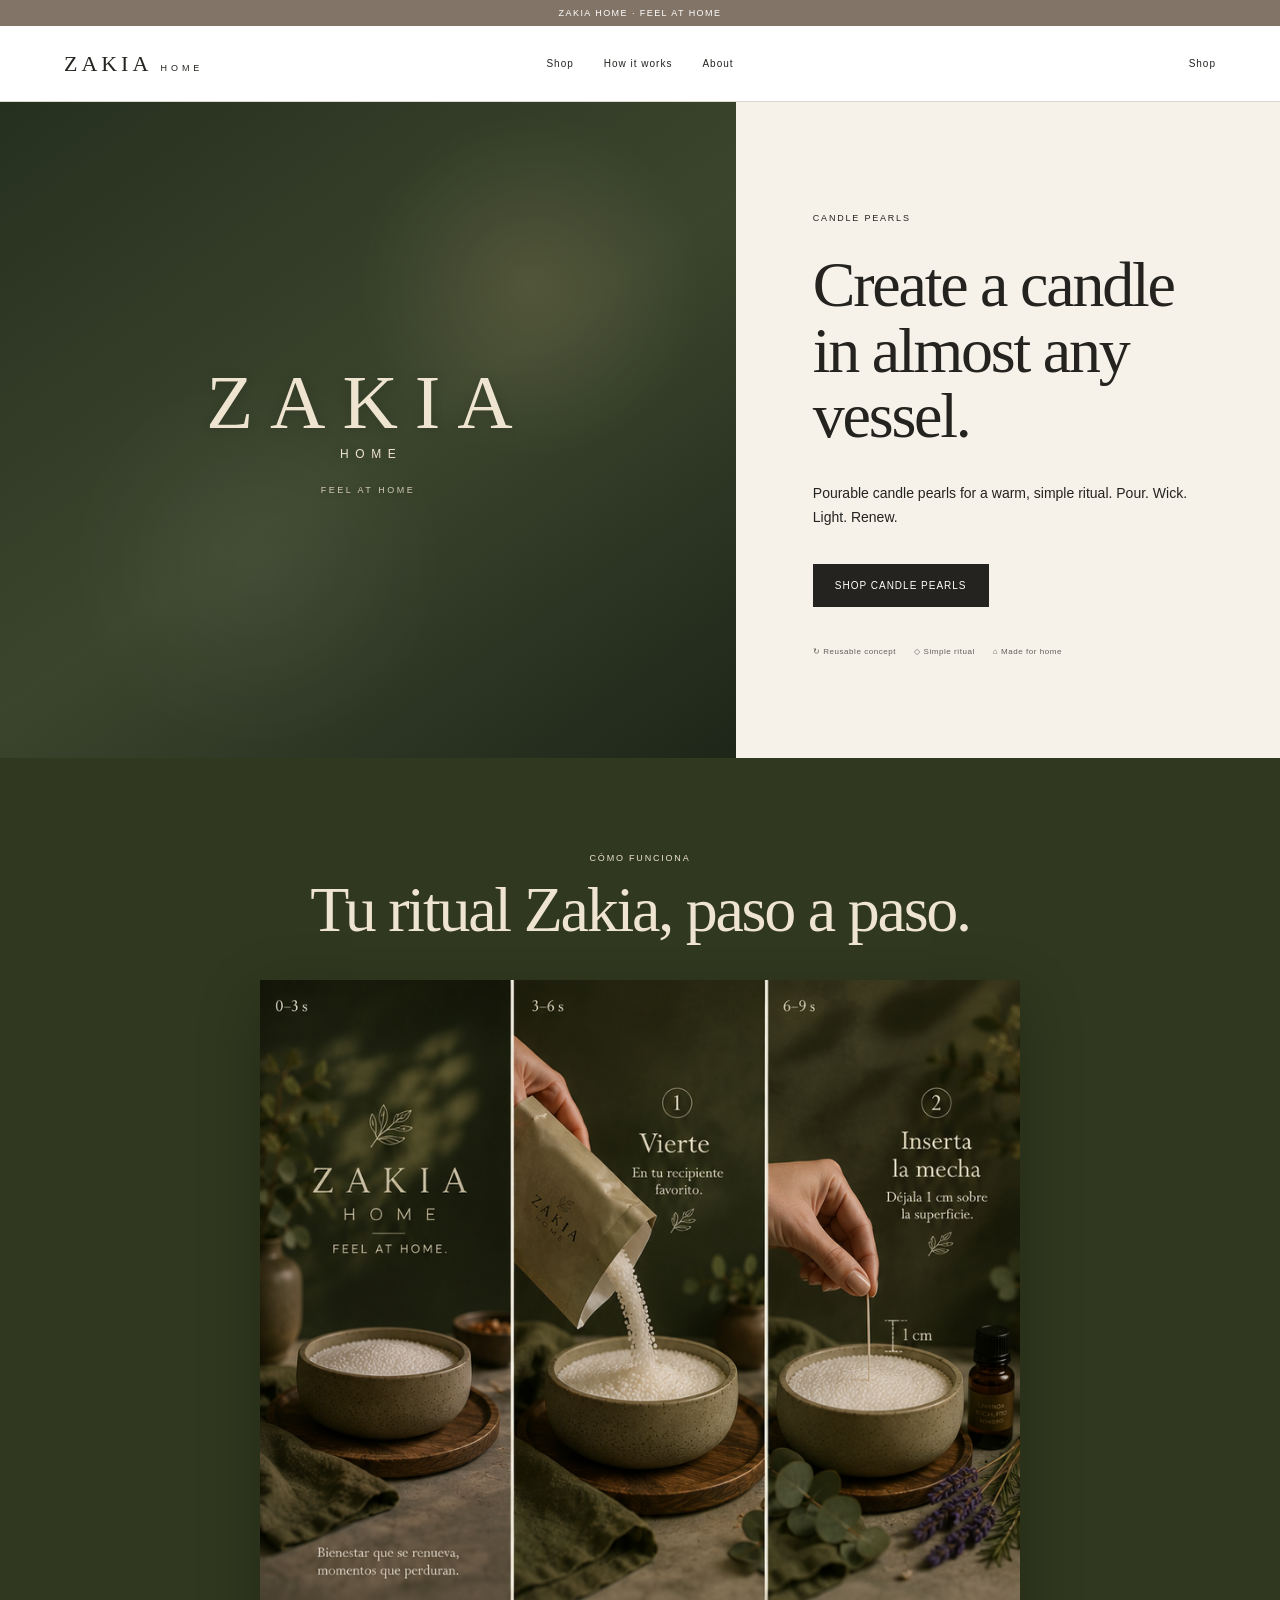
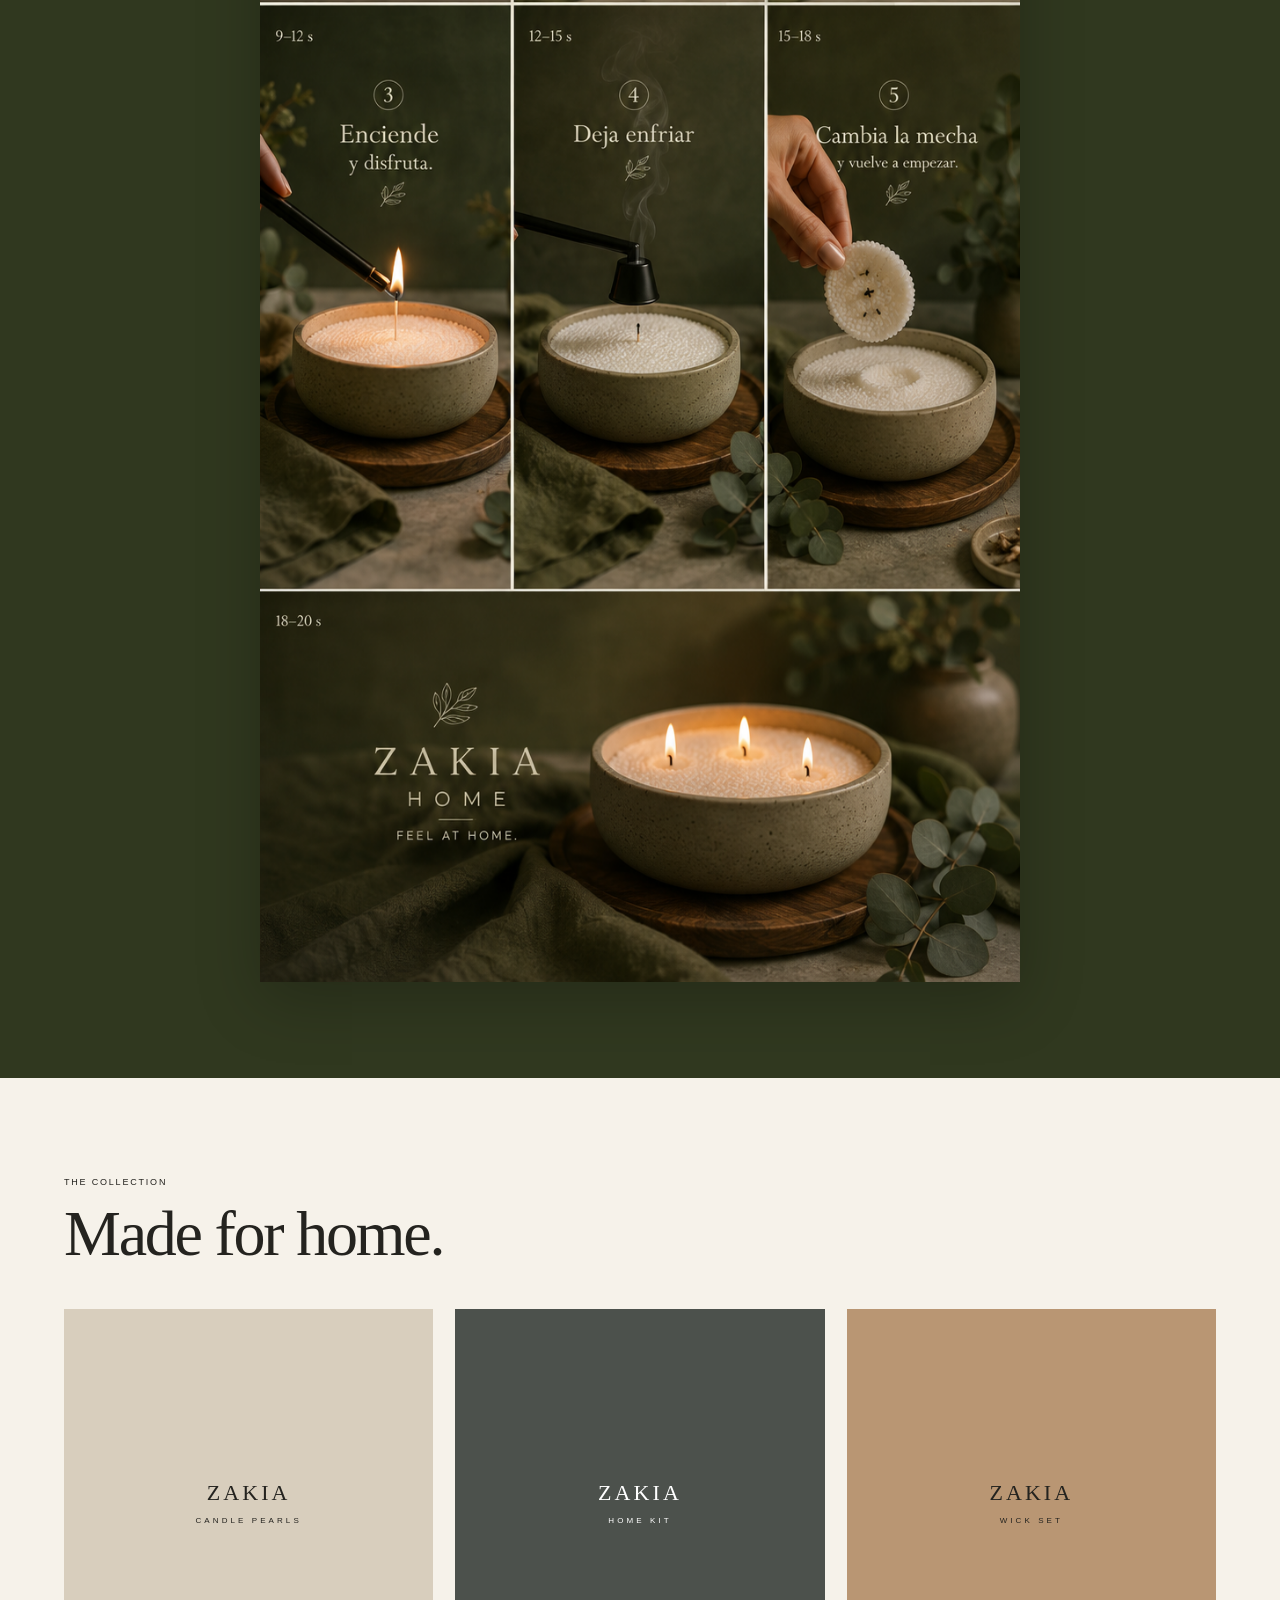
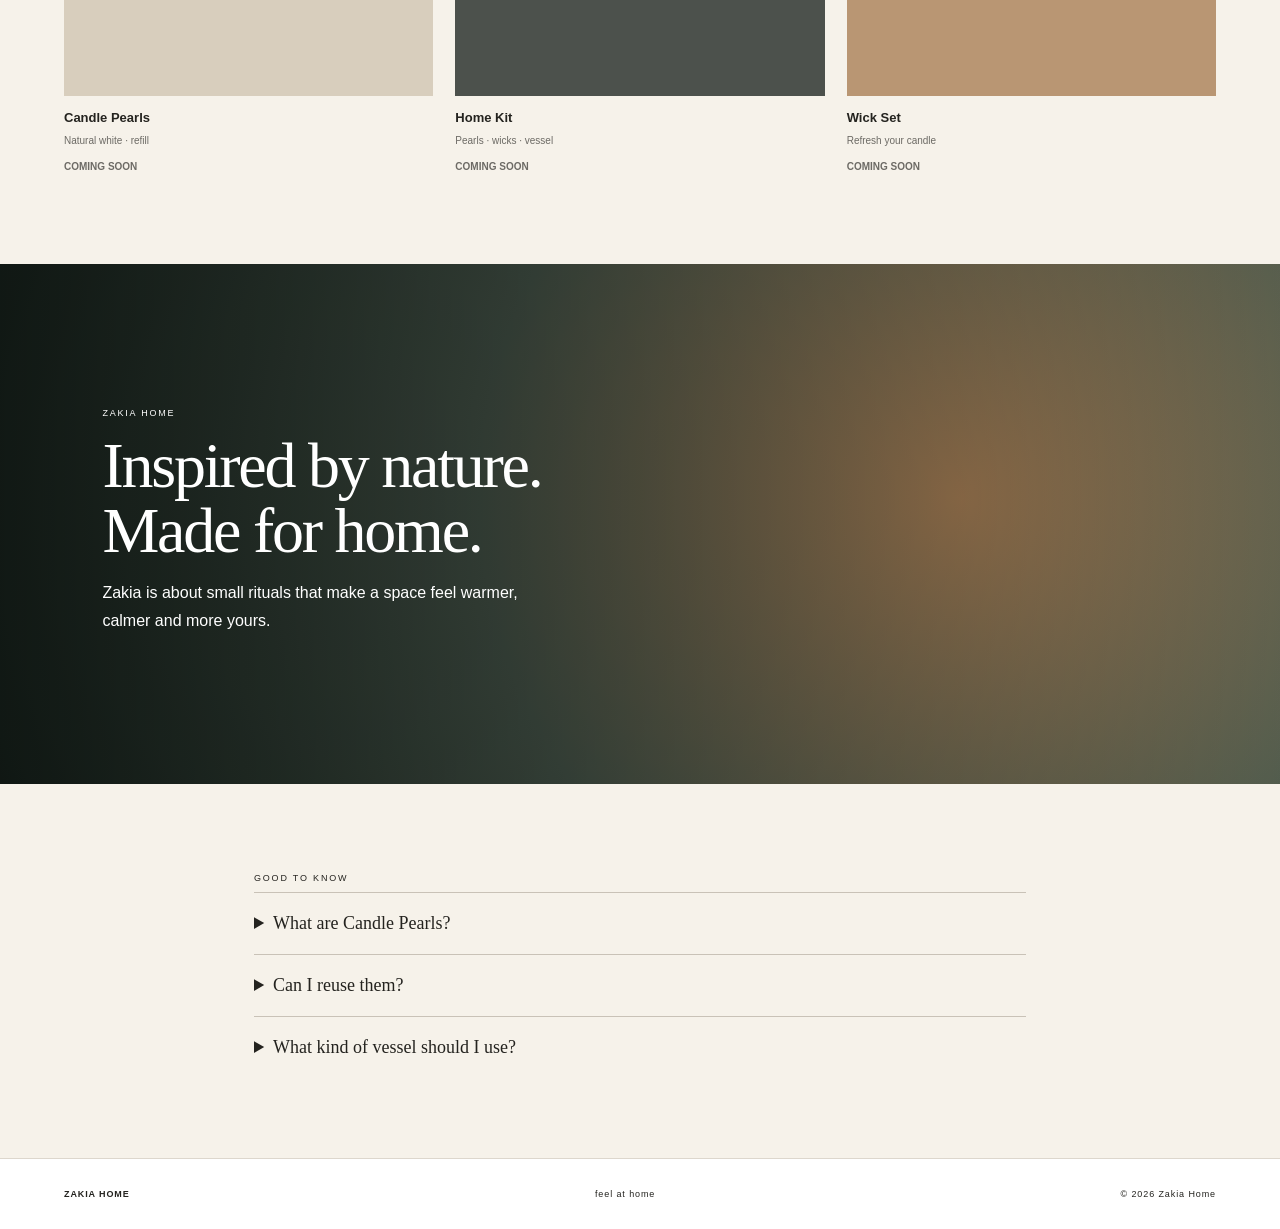
==== commit 9a80cdcf: "Add files via upload" ====
--- a/index.html
+++ b/index.html
@@ -24,11 +24,12 @@
 
   <main id="top">
     <section class="hero">
-      <div class="hero-media">
-        <video autoplay muted loop playsinline preload="metadata">
-          <source src="assets/zakia-ritual.mp4" type="video/mp4">
-        </video>
-        <div class="video-label">ZAKIA RITUAL</div>
+      <div class="hero-media hero-static" aria-hidden="true">
+        <div class="hero-mark">
+          <span>ZAKIA</span>
+          <small>HOME</small>
+          <em>FEEL AT HOME</em>
+        </div>
       </div>
 
       <div class="hero-copy">
@@ -44,55 +45,18 @@
         </div>
       </div>
     </section>
-
-    <section class="intro-strip">
-      <div><b>01</b><span>Pour</span></div>
-      <div><b>02</b><span>Wick</span></div>
-      <div><b>03</b><span>Light</span></div>
-      <div><b>∞</b><span>Renew</span></div>
+    <section class="howto-storyboard" id="how">
+      <div class="section-heading centered-heading">
+        <p class="eyebrow">CÓMO FUNCIONA</p>
+        <h2>Tu ritual Zakia, paso a paso.</h2>
+      </div>
+      <img
+        class="storyboard-image"
+        src="assets/zakiahome-como-funciona-storyboard.png"
+        alt="Cómo funciona Zakia Home: vierte la cera, inserta la mecha, enciende, deja enfriar, retira la parte solidificada y renueva la vela."
+      >
     </section>
-
-    <section class="video-guide" id="how">
-      <div class="section-heading">
-        <p class="eyebrow">HOW IT WORKS</p>
-        <h2>Simple from the first pour.</h2>
-        <p>Two short demonstrations show the full Zakia ritual.</p>
-      </div>
-
-      <div class="tutorial-grid">
-        <article class="tutorial-card">
-          <div class="video-shell">
-            <video autoplay muted loop playsinline preload="metadata">
-              <source src="assets/zakia_01_pour.mp4" type="video/mp4">
-            </video>
-          </div>
-          <div class="tutorial-copy">
-            <span>01</span>
-            <div>
-              <h3>Pour</h3>
-              <p>Fill a stable, heat-safe vessel with Candle Pearls to the desired level.</p>
-            </div>
-          </div>
-        </article>
-
-        <article class="tutorial-card">
-          <div class="video-shell">
-            <video autoplay muted loop playsinline preload="metadata">
-              <source src="assets/zakia_02_wick_light_renew.mp4" type="video/mp4">
-            </video>
-          </div>
-          <div class="tutorial-copy">
-            <span>02–04</span>
-            <div>
-              <h3>Wick · Light · Renew</h3>
-              <p>Insert the wick, light your candle, then refresh the surface and reuse the remaining pearls.</p>
-            </div>
-          </div>
-        </article>
-      </div>
-    </section>
-
-    <section class="shop" id="shop">
+<section class="shop" id="shop">
       <div class="section-heading">
         <p class="eyebrow">THE COLLECTION</p>
         <h2>Made for home.</h2>
--- a/styles.css
+++ b/styles.css
@@ -118,3 +118,109 @@
   .section-heading h2,.story h2{font-size:37px}
   .micro-benefits{flex-direction:column;gap:8px}
 }
+
+.howto-image-section{
+  padding:90px 5vw;
+  background:#313822;
+  color:#eee5d3;
+}
+.howto-image-section .section-heading{
+  margin-bottom:34px;
+}
+.howto-image-section .section-heading h2{
+  color:#eee5d3;
+}
+.howto-image{
+  width:100%;
+  height:auto;
+  display:block;
+  border-radius:2px;
+  box-shadow:0 18px 50px rgba(0,0,0,.18);
+}
+@media(max-width:700px){
+  .howto-image-section{padding:62px 14px}
+  .howto-image-section .section-heading{padding:0 4px}
+  .howto-image{border-radius:0}
+}
+
+/* V7 — no videos, single non-duplicated instructional section */
+.hero-static{
+  min-height:650px;
+  background:
+    radial-gradient(circle at 72% 28%, rgba(195,170,118,.18), transparent 24%),
+    radial-gradient(circle at 35% 70%, rgba(255,255,255,.05), transparent 28%),
+    linear-gradient(145deg,#26301f 0%,#3b452d 52%,#1e2619 100%);
+  display:flex;
+  align-items:center;
+  justify-content:center;
+}
+.hero-mark{
+  color:#eee4cf;
+  text-align:center;
+  display:flex;
+  flex-direction:column;
+  align-items:center;
+  gap:6px;
+  letter-spacing:.24em;
+  text-shadow:0 1px 12px rgba(0,0,0,.15);
+}
+.hero-mark span{
+  font-family:Georgia,serif;
+  font-size:clamp(42px,6vw,78px);
+  letter-spacing:.22em;
+  line-height:1;
+}
+.hero-mark small{
+  font-size:12px;
+  letter-spacing:.55em;
+  margin-left:.55em;
+}
+.hero-mark em{
+  margin-top:18px;
+  font-style:normal;
+  font-size:9px;
+  letter-spacing:.28em;
+  opacity:.85;
+}
+
+.howto-storyboard{
+  padding:86px 5vw 96px;
+  background:#30381f;
+  color:#eee4cf;
+}
+.centered-heading{
+  margin:0 auto 38px;
+  text-align:center;
+}
+.centered-heading h2{
+  color:#eee4cf;
+}
+.storyboard-image{
+  display:block;
+  width:min(100%,760px);
+  height:auto;
+  margin:0 auto;
+  box-shadow:0 18px 60px rgba(0,0,0,.24);
+}
+.video-guide,
+.tutorial-grid,
+.tutorial-card,
+.video-shell,
+.howto-image-section{
+  display:none !important;
+}
+
+@media(max-width:900px){
+  .hero-static{min-height:460px}
+}
+@media(max-width:700px){
+  .hero-static{min-height:330px}
+  .hero-mark span{font-size:46px}
+  .hero-mark small{font-size:9px}
+  .howto-storyboard{padding:58px 0 72px}
+  .centered-heading{padding:0 18px;margin-bottom:26px}
+  .storyboard-image{
+    width:100%;
+    box-shadow:none;
+  }
+}
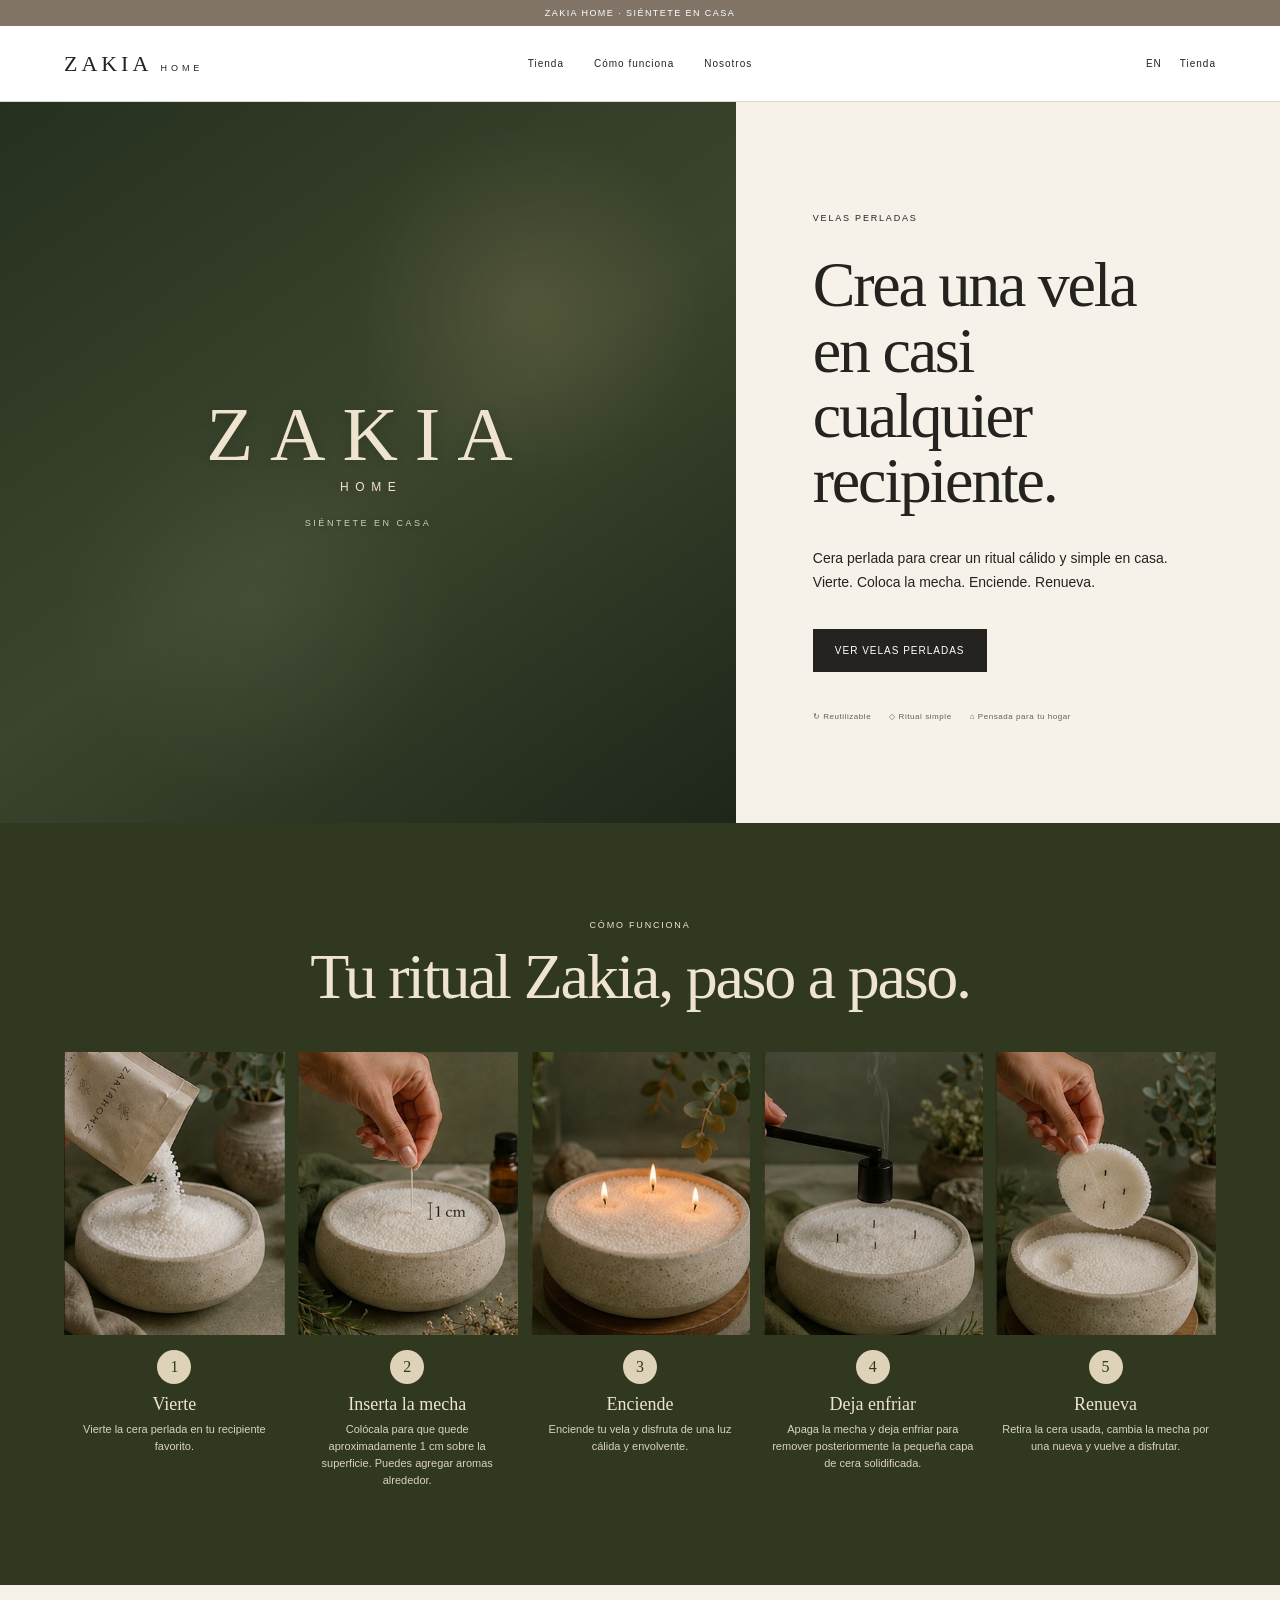
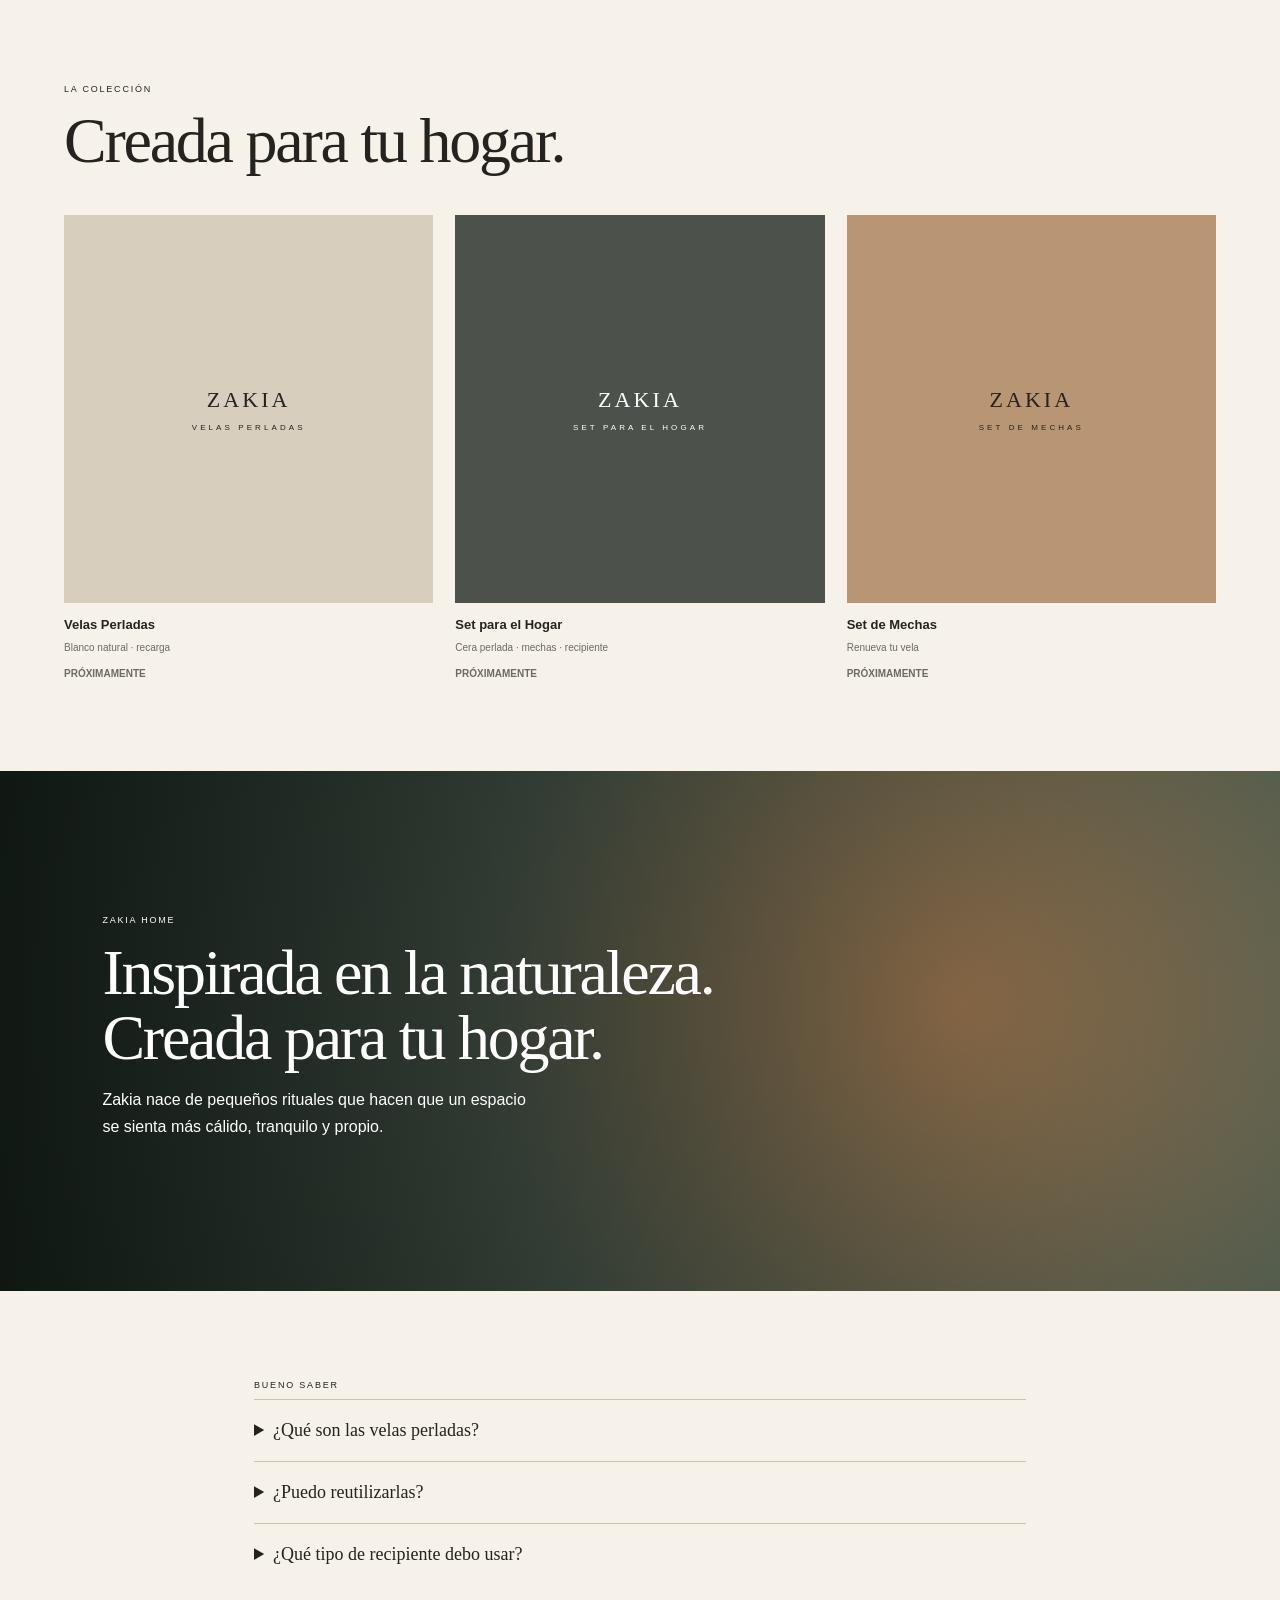
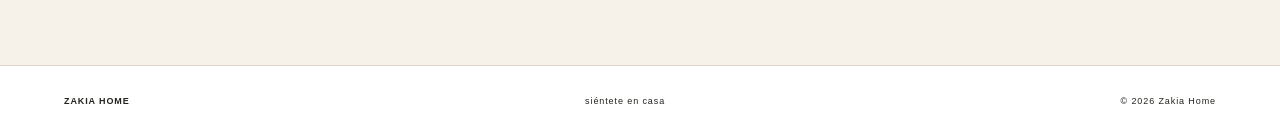
==== commit 94422127: "Add files via upload" ====
--- a/index.html
+++ b/index.html
@@ -1,124 +1,96 @@
 <!doctype html>
-<html lang="en">
+<html lang="es">
 <head>
   <meta charset="utf-8">
   <meta name="viewport" content="width=device-width,initial-scale=1,viewport-fit=cover">
-  <meta name="theme-color" content="#f6f2ea">
-  <meta name="description" content="Zakia Home — Candle Pearls. Pour, wick, light and renew. Feel at home.">
-  <title>Zakia Home — Candle Pearls</title>
+  <meta name="theme-color" content="#30381f">
+  <meta name="description" content="Zakia Home — Velas perladas. Vierte, coloca la mecha, enciende y renueva. Siéntete en casa.">
+  <title>Zakia Home — Velas Perladas</title>
   <link rel="stylesheet" href="styles.css">
 </head>
 <body>
-  <div class="topbar">ZAKIA HOME · FEEL AT HOME</div>
+  <div class="topbar">ZAKIA HOME · SIÉNTETE EN CASA</div>
 
   <header class="site-header">
-    <button class="menu-toggle" aria-label="Open menu" aria-expanded="false">☰</button>
-    <a class="logo" href="#top">ZAKIA <span>HOME</span></a>
+    <button class="menu-toggle" aria-label="Abrir menú" aria-expanded="false">☰</button>
+    <a class="logo" href="#inicio">ZAKIA <span>HOME</span></a>
     <nav class="nav">
-      <a href="#shop">Shop</a>
-      <a href="#how">How it works</a>
-      <a href="#story">About</a>
+      <a href="#tienda">Tienda</a>
+      <a href="#como-funciona">Cómo funciona</a>
+      <a href="#historia">Nosotros</a>
     </nav>
-    <a class="shop-link" href="#shop">Shop</a>
+    <div class="header-actions">
+      <a class="lang-link" href="en/">EN</a>
+      <a class="shop-link" href="#tienda">Tienda</a>
+    </div>
   </header>
 
-  <main id="top">
+  <main id="inicio">
     <section class="hero">
       <div class="hero-media hero-static" aria-hidden="true">
         <div class="hero-mark">
           <span>ZAKIA</span>
           <small>HOME</small>
-          <em>FEEL AT HOME</em>
+          <em>SIÉNTETE EN CASA</em>
         </div>
       </div>
-
       <div class="hero-copy">
-        <p class="eyebrow">CANDLE PEARLS</p>
-        <h1>Create a candle<br>in almost any vessel.</h1>
-        <p class="lead">Pourable candle pearls for a warm, simple ritual. Pour. Wick. Light. Renew.</p>
-        <a class="primary-cta" href="#shop">SHOP CANDLE PEARLS</a>
-
+        <p class="eyebrow">VELAS PERLADAS</p>
+        <h1>Crea una vela<br>en casi cualquier recipiente.</h1>
+        <p class="lead">Cera perlada para crear un ritual cálido y simple en casa. Vierte. Coloca la mecha. Enciende. Renueva.</p>
+        <a class="primary-cta" href="#tienda">VER VELAS PERLADAS</a>
         <div class="micro-benefits">
-          <span>↻ Reusable concept</span>
-          <span>◇ Simple ritual</span>
-          <span>⌂ Made for home</span>
+          <span>↻ Reutilizable</span>
+          <span>◇ Ritual simple</span>
+          <span>⌂ Pensada para tu hogar</span>
         </div>
       </div>
     </section>
-    <section class="howto-storyboard" id="how">
-      <div class="section-heading centered-heading">
+
+    <section class="steps-section" id="como-funciona">
+      <div class="section-heading">
         <p class="eyebrow">CÓMO FUNCIONA</p>
         <h2>Tu ritual Zakia, paso a paso.</h2>
       </div>
-      <img
-        class="storyboard-image"
-        src="assets/zakiahome-como-funciona-storyboard.png"
-        alt="Cómo funciona Zakia Home: vierte la cera, inserta la mecha, enciende, deja enfriar, retira la parte solidificada y renueva la vela."
-      >
-    </section>
-<section class="shop" id="shop">
-      <div class="section-heading">
-        <p class="eyebrow">THE COLLECTION</p>
-        <h2>Made for home.</h2>
-      </div>
-
-      <div class="products">
-        <article>
-          <div class="product-image pearl">ZAKIA<small>CANDLE PEARLS</small></div>
-          <h3>Candle Pearls</h3>
-          <p>Natural white · refill</p>
-          <strong>COMING SOON</strong>
-        </article>
-
-        <article>
-          <div class="product-image kit">ZAKIA<small>HOME KIT</small></div>
-          <h3>Home Kit</h3>
-          <p>Pearls · wicks · vessel</p>
-          <strong>COMING SOON</strong>
-        </article>
-
-        <article>
-          <div class="product-image wick">ZAKIA<small>WICK SET</small></div>
-          <h3>Wick Set</h3>
-          <p>Refresh your candle</p>
-          <strong>COMING SOON</strong>
-        </article>
+      <div class="steps-grid">
+        <article class="step-card"><img src="assets/paso-1.jpg" alt="Cera perlada blanca vertiéndose en un recipiente"><div class="step-number">1</div><h3>Vierte</h3><p>Vierte la cera perlada en tu recipiente favorito.</p></article>
+        <article class="step-card"><img src="assets/paso-2.jpg" alt="Mano colocando una mecha en la cera perlada"><div class="step-number">2</div><h3>Inserta la mecha</h3><p>Colócala para que quede aproximadamente 1 cm sobre la superficie. Puedes agregar aromas alrededor.</p></article>
+        <article class="step-card"><img src="assets/paso-3.jpg" alt="Vela perlada encendida"><div class="step-number">3</div><h3>Enciende</h3><p>Enciende tu vela y disfruta de una luz cálida y envolvente.</p></article>
+        <article class="step-card"><img src="assets/paso-4.jpg" alt="Mecha apagada enfriándose"><div class="step-number">4</div><h3>Deja enfriar</h3><p>Apaga la mecha y deja enfriar para remover posteriormente la pequeña capa de cera solidificada.</p></article>
+        <article class="step-card"><img src="assets/paso-5.jpg" alt="Capa delgada de cera solidificada siendo retirada"><div class="step-number">5</div><h3>Renueva</h3><p>Retira la cera usada, cambia la mecha por una nueva y vuelve a disfrutar.</p></article>
       </div>
     </section>
 
-    <section class="story" id="story">
+    <section class="shop" id="tienda">
+      <div class="section-heading">
+        <p class="eyebrow">LA COLECCIÓN</p>
+        <h2>Creada para tu hogar.</h2>
+      </div>
+      <div class="products">
+        <article><div class="product-image pearl">ZAKIA<small>VELAS PERLADAS</small></div><h3>Velas Perladas</h3><p>Blanco natural · recarga</p><strong>PRÓXIMAMENTE</strong></article>
+        <article><div class="product-image kit">ZAKIA<small>SET PARA EL HOGAR</small></div><h3>Set para el Hogar</h3><p>Cera perlada · mechas · recipiente</p><strong>PRÓXIMAMENTE</strong></article>
+        <article><div class="product-image wick">ZAKIA<small>SET DE MECHAS</small></div><h3>Set de Mechas</h3><p>Renueva tu vela</p><strong>PRÓXIMAMENTE</strong></article>
+      </div>
+    </section>
+
+    <section class="story" id="historia">
       <div>
         <p class="eyebrow">ZAKIA HOME</p>
-        <h2>Inspired by nature.<br>Made for home.</h2>
-        <p>Zakia is about small rituals that make a space feel warmer, calmer and more yours.</p>
+        <h2>Inspirada en la naturaleza.<br>Creada para tu hogar.</h2>
+        <p>Zakia nace de pequeños rituales que hacen que un espacio se sienta más cálido, tranquilo y propio.</p>
       </div>
     </section>
 
     <section class="faq">
-      <p class="eyebrow">GOOD TO KNOW</p>
-      <details>
-        <summary>What are Candle Pearls?</summary>
-        <p>Loose wax pearls designed to be poured into a suitable candle-safe vessel and used with a wick.</p>
-      </details>
-      <details>
-        <summary>Can I reuse them?</summary>
-        <p>The ritual is designed around replacing the used wick and reusing the remaining clean pearls.</p>
-      </details>
-      <details>
-        <summary>What kind of vessel should I use?</summary>
-        <p>Use only stable, heat-resistant, non-flammable vessels suitable for candle use and follow the final safety instructions supplied with Zakia.</p>
-      </details>
+      <p class="eyebrow">BUENO SABER</p>
+      <details><summary>¿Qué son las velas perladas?</summary><p>Son pequeñas partículas de cera diseñadas para verterse en un recipiente apto para velas y utilizarse con una mecha.</p></details>
+      <details><summary>¿Puedo reutilizarlas?</summary><p>Sí. El concepto permite reemplazar la mecha utilizada y volver a aprovechar la cera limpia restante.</p></details>
+      <details><summary>¿Qué tipo de recipiente debo usar?</summary><p>Utiliza únicamente recipientes estables, resistentes al calor y no inflamables, adecuados para el uso con velas.</p></details>
     </section>
   </main>
 
-  <footer>
-    <b>ZAKIA HOME</b>
-    <span>feel at home</span>
-    <span>© 2026 Zakia Home</span>
-  </footer>
-
-  <a class="mobile-cta" href="#shop">SHOP CANDLE PEARLS</a>
-
+  <footer><b>ZAKIA HOME</b><span>siéntete en casa</span><span>© 2026 Zakia Home</span></footer>
+  <a class="mobile-cta" href="#tienda">VER VELAS PERLADAS</a>
   <script src="script.js"></script>
 </body>
 </html>
--- a/styles.css
+++ b/styles.css
@@ -224,3 +224,80 @@
     box-shadow:none;
   }
 }
+
+/* V8 language-separated pages */
+.lang-link{
+  justify-self:end;
+  font-size:10px;
+  letter-spacing:.1em;
+  margin-right:18px;
+}
+.header-actions{
+  justify-self:end;
+  display:flex;
+  align-items:center;
+  gap:18px;
+}
+.header-actions .shop-link,.header-actions .lang-link{justify-self:auto;margin:0}
+.steps-section{
+  padding:88px 5vw 96px;
+  background:#30381f;
+  color:#eee4cf;
+}
+.steps-section .section-heading{
+  margin:0 auto 42px;
+  text-align:center;
+}
+.steps-section .section-heading h2{color:#eee4cf}
+.steps-grid{
+  display:grid;
+  grid-template-columns:repeat(5,minmax(0,1fr));
+  gap:12px;
+  max-width:1500px;
+  margin:0 auto;
+}
+.step-card{
+  min-width:0;
+  text-align:center;
+}
+.step-card img{
+  width:100%;
+  aspect-ratio:0.78;
+  object-fit:cover;
+  display:block;
+}
+.step-number{
+  width:34px;height:34px;border-radius:50%;
+  display:grid;place-items:center;
+  margin:15px auto 10px;
+  background:#ded3b9;color:#30381f;
+  font-family:Georgia,serif;
+}
+.step-card h3{
+  font-family:Georgia,serif;
+  font-size:18px;
+  font-weight:400;
+  margin:0 0 6px;
+}
+.step-card p{
+  font-size:11px;
+  line-height:1.55;
+  margin:0 auto;
+  max-width:210px;
+  color:#eee4cf;
+  opacity:.9;
+}
+@media(max-width:900px){
+  .steps-grid{grid-template-columns:repeat(2,minmax(0,1fr));gap:28px 14px}
+  .step-card:last-child{grid-column:1/-1;max-width:50%;width:100%;justify-self:center}
+}
+@media(max-width:700px){
+  .header-actions{gap:10px}
+  .lang-link{font-size:9px}
+  .steps-section{padding:60px 14px 76px}
+  .steps-grid{grid-template-columns:1fr;gap:34px}
+  .step-card,.step-card:last-child{grid-column:auto;max-width:none}
+  .step-card img{aspect-ratio:1.15/1}
+  .step-card h3{font-size:21px}
+  .step-card p{font-size:12px;max-width:320px}
+}
